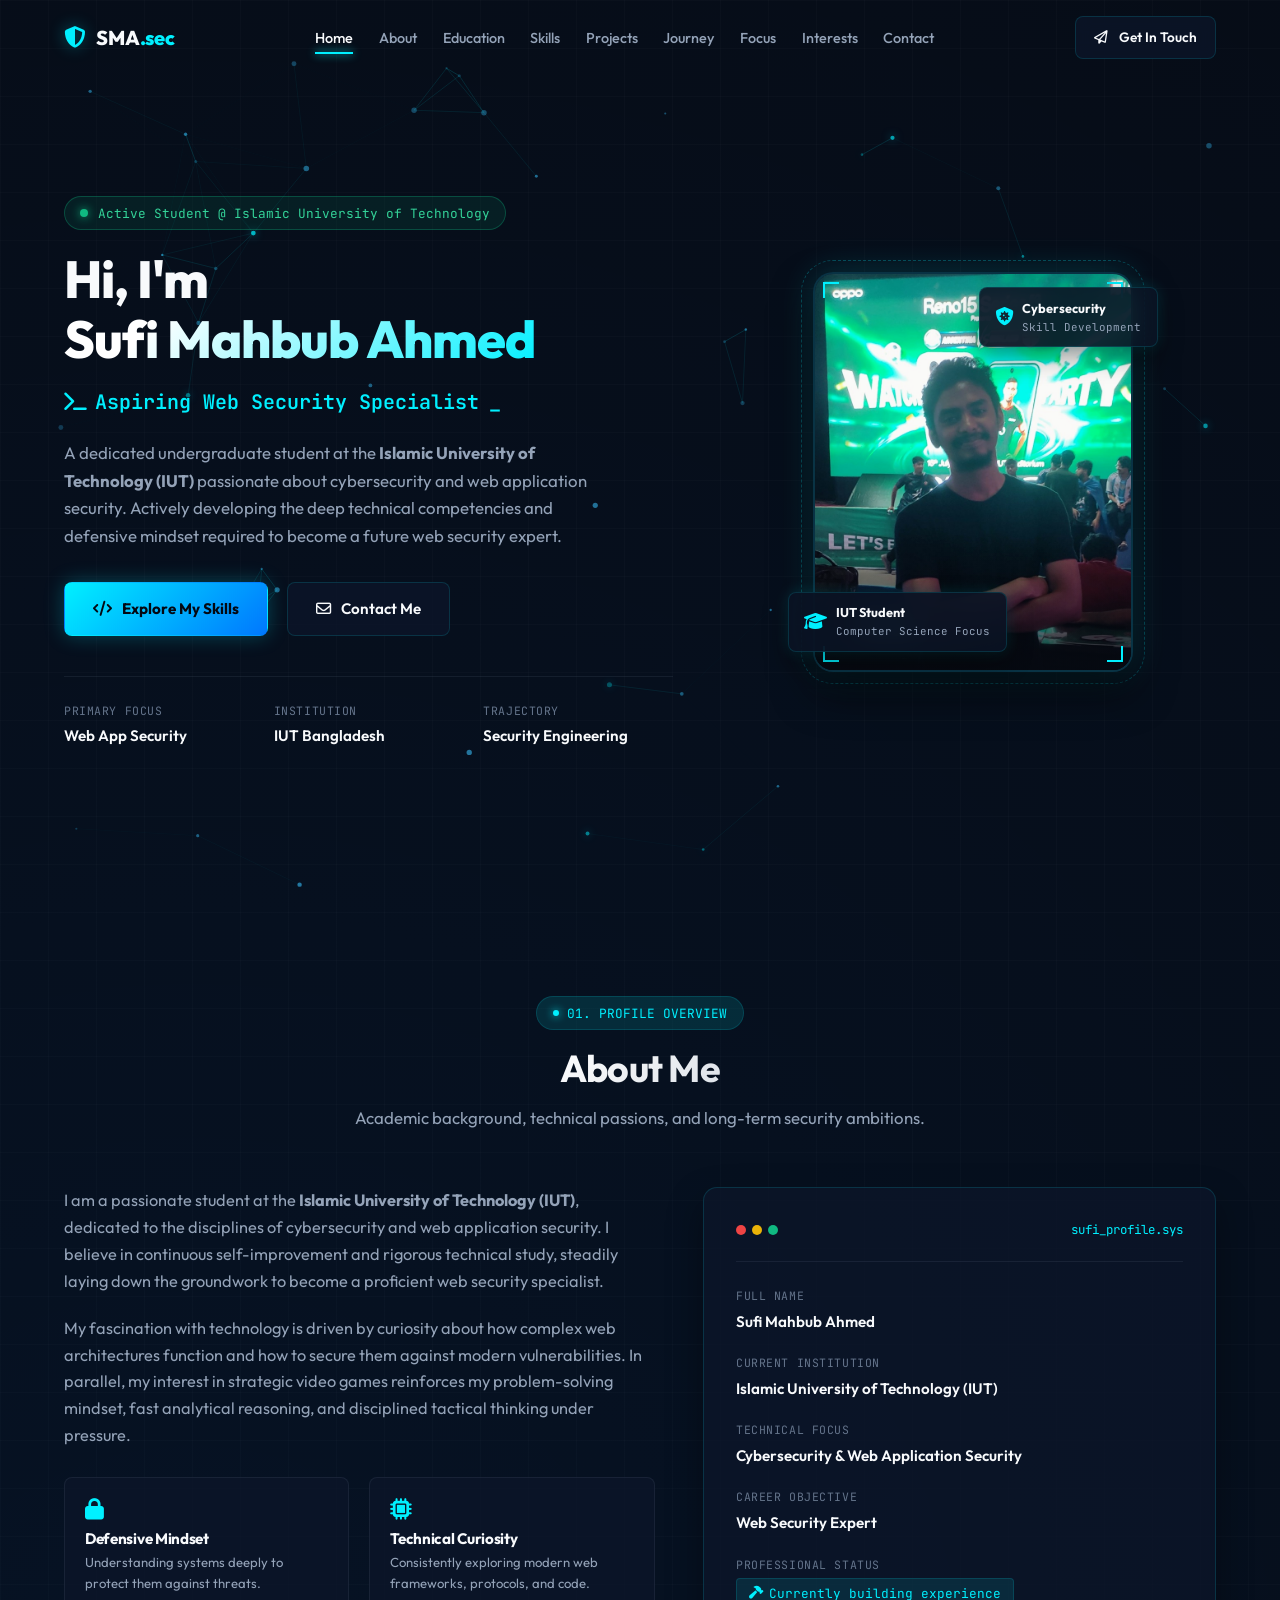
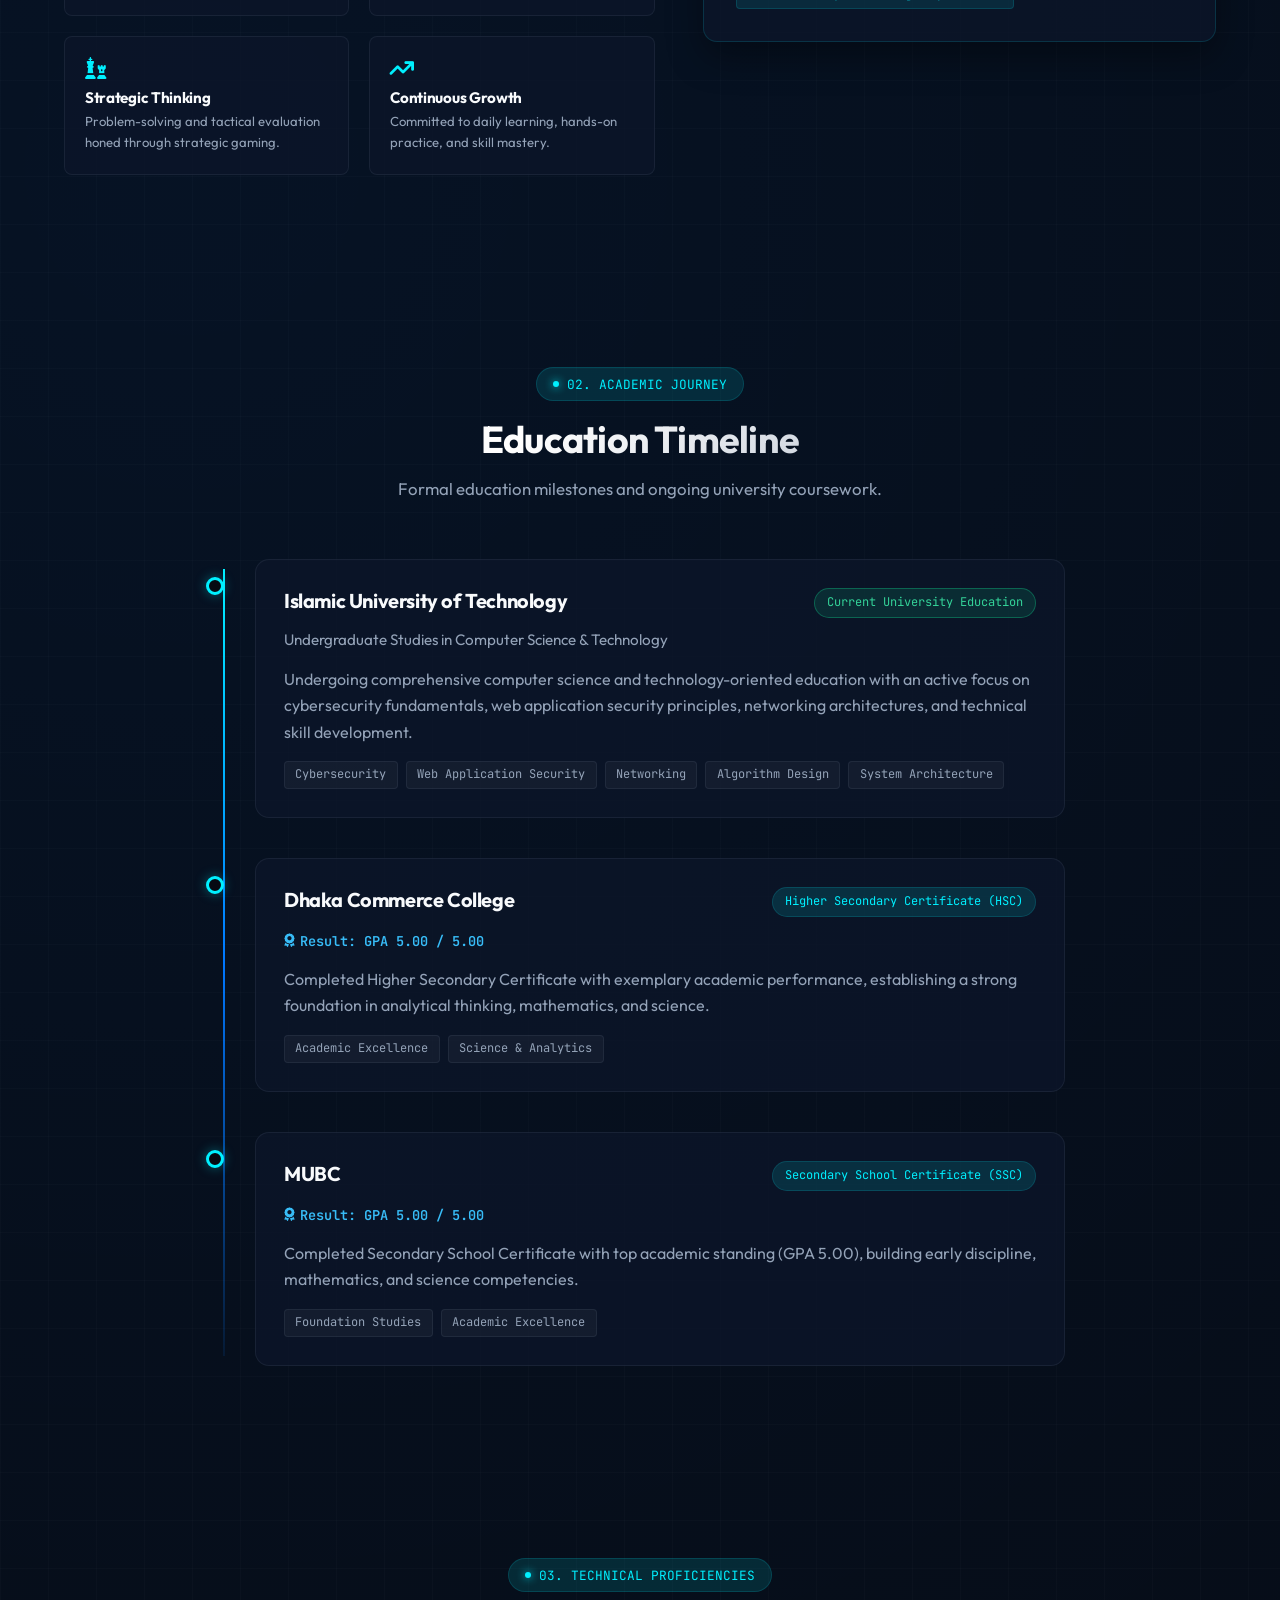
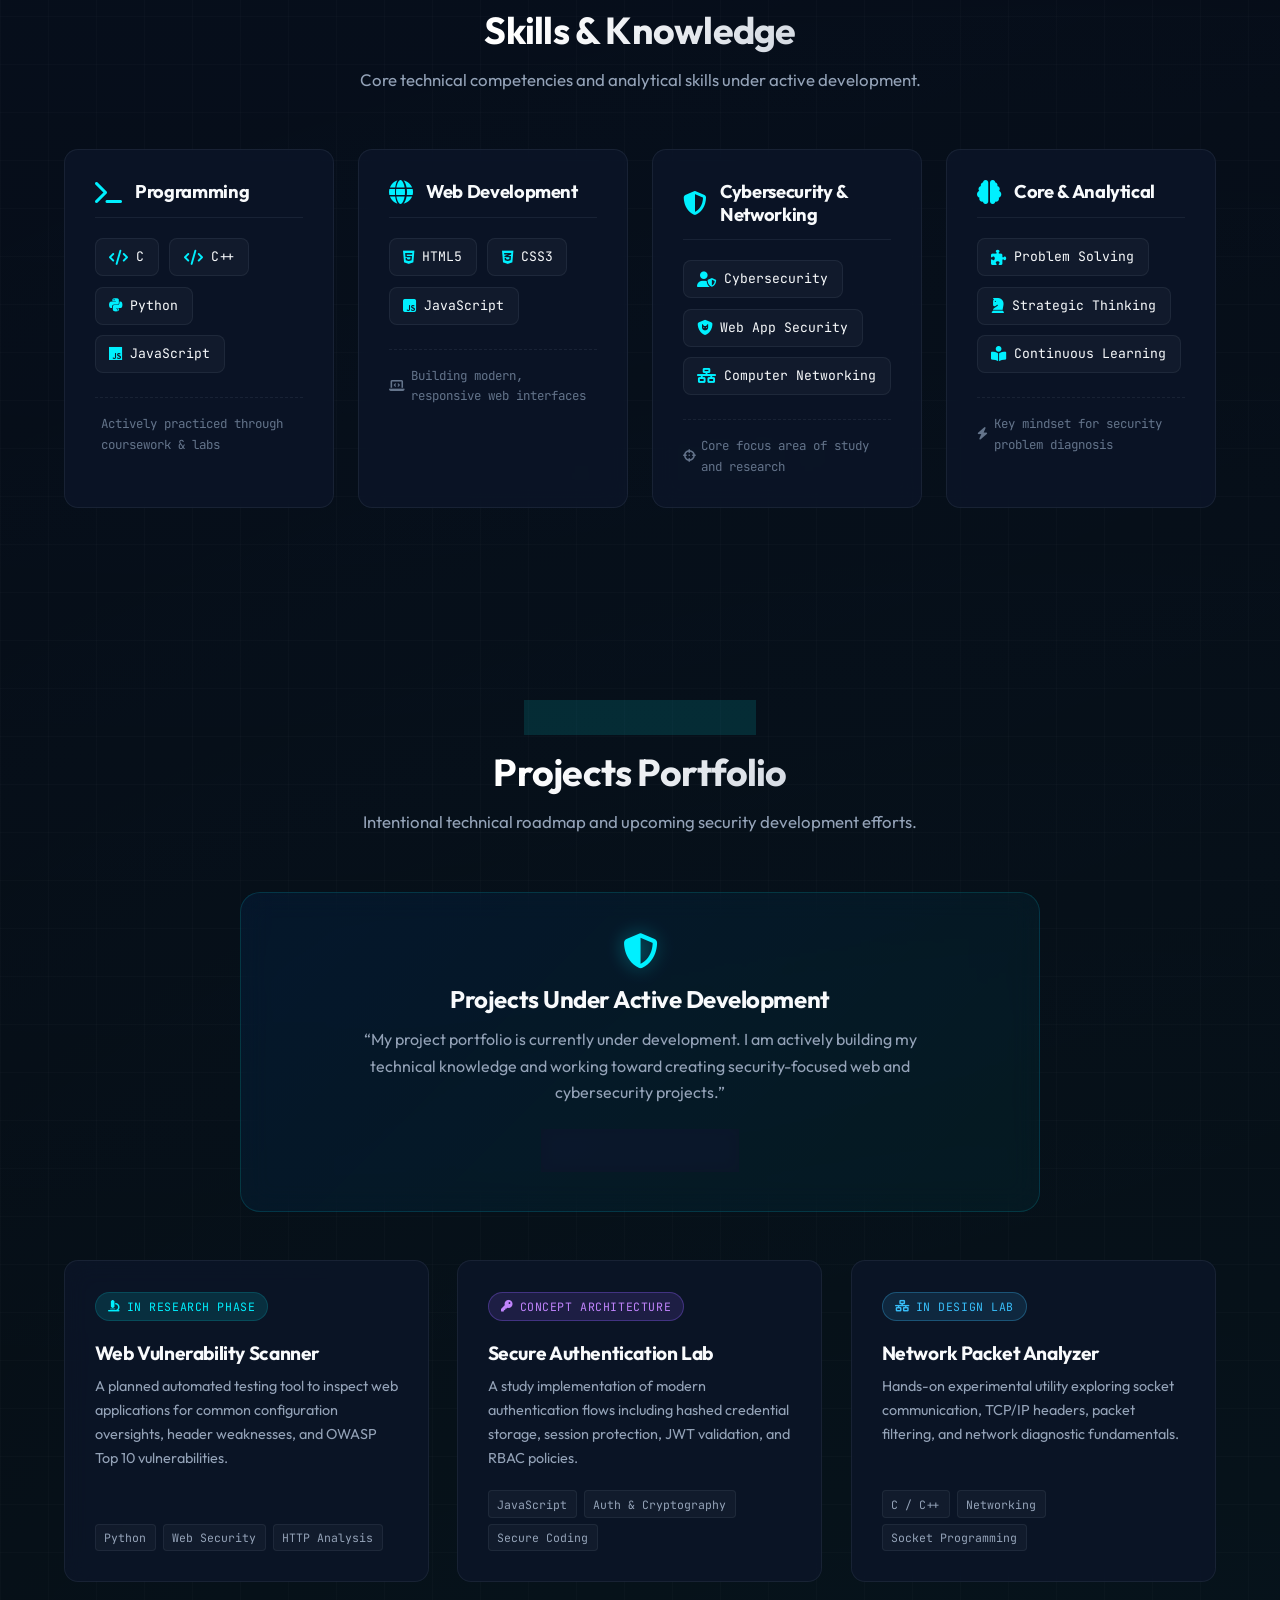
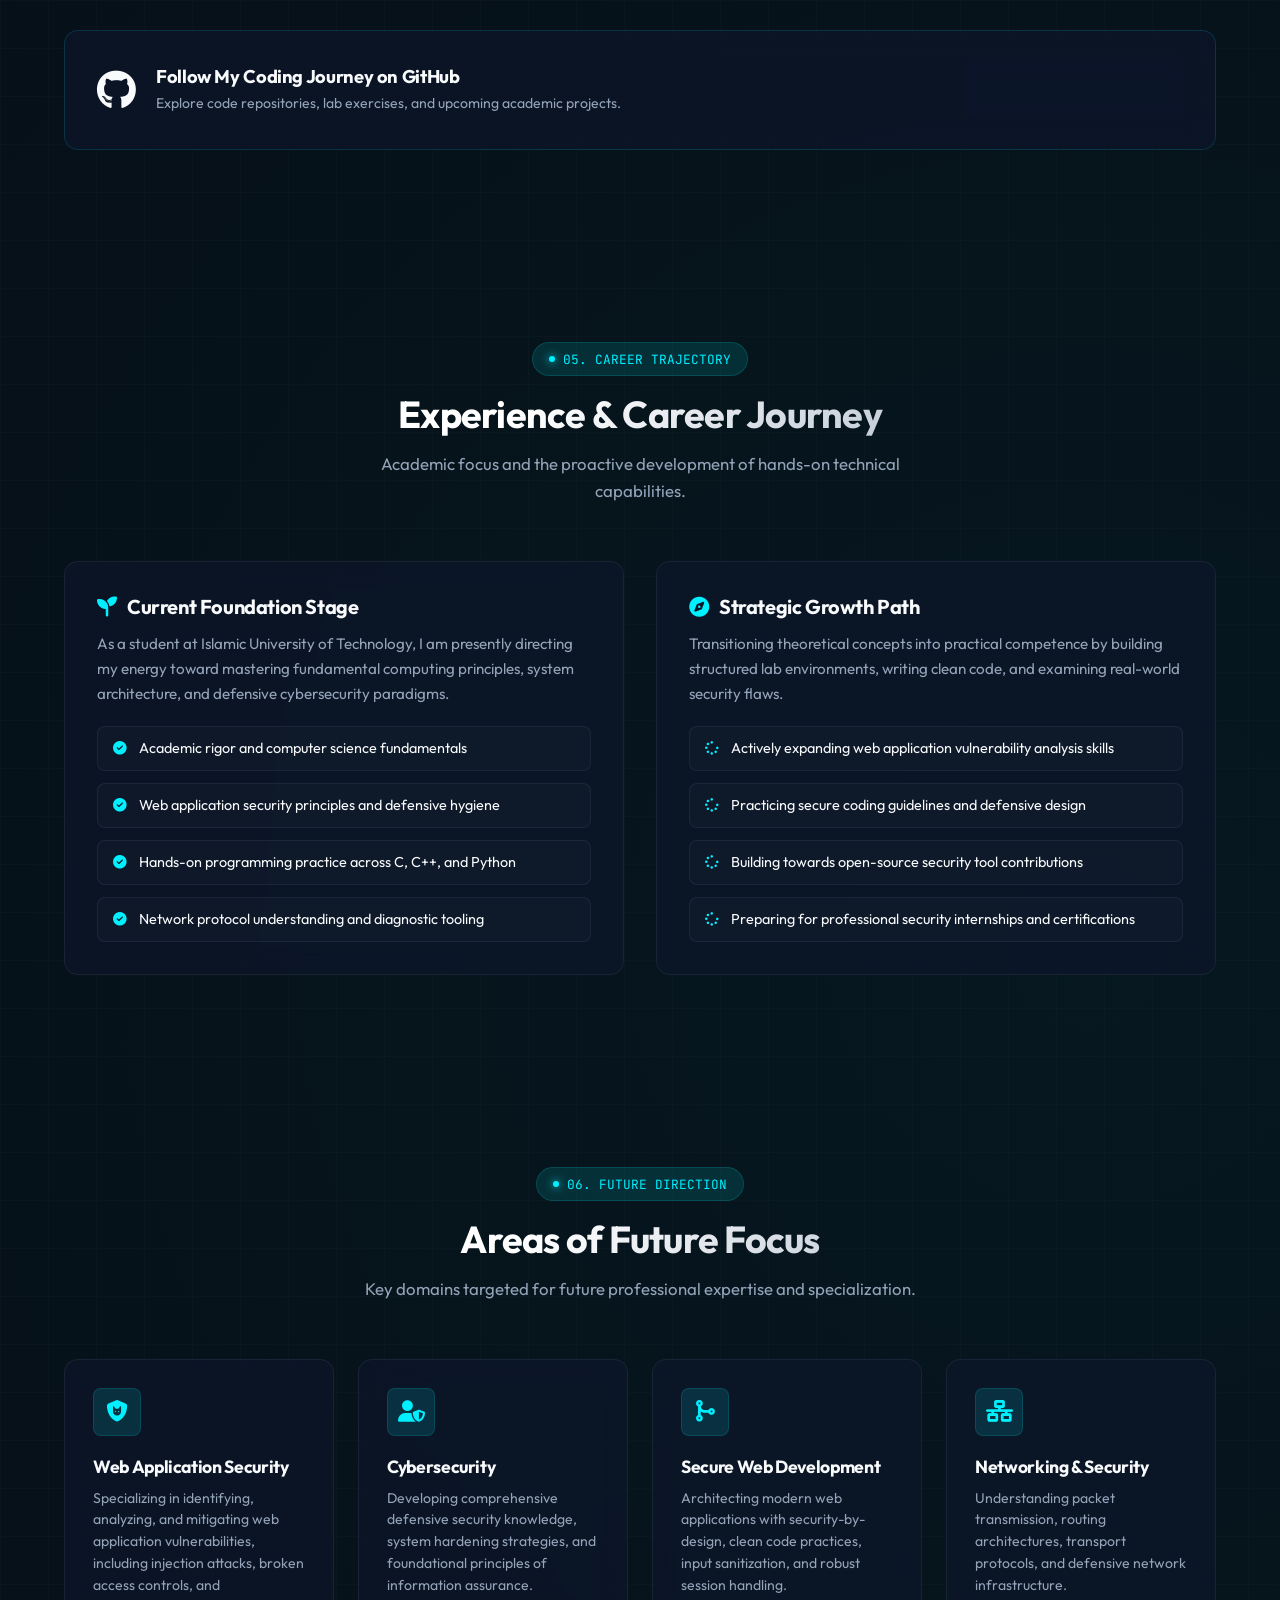
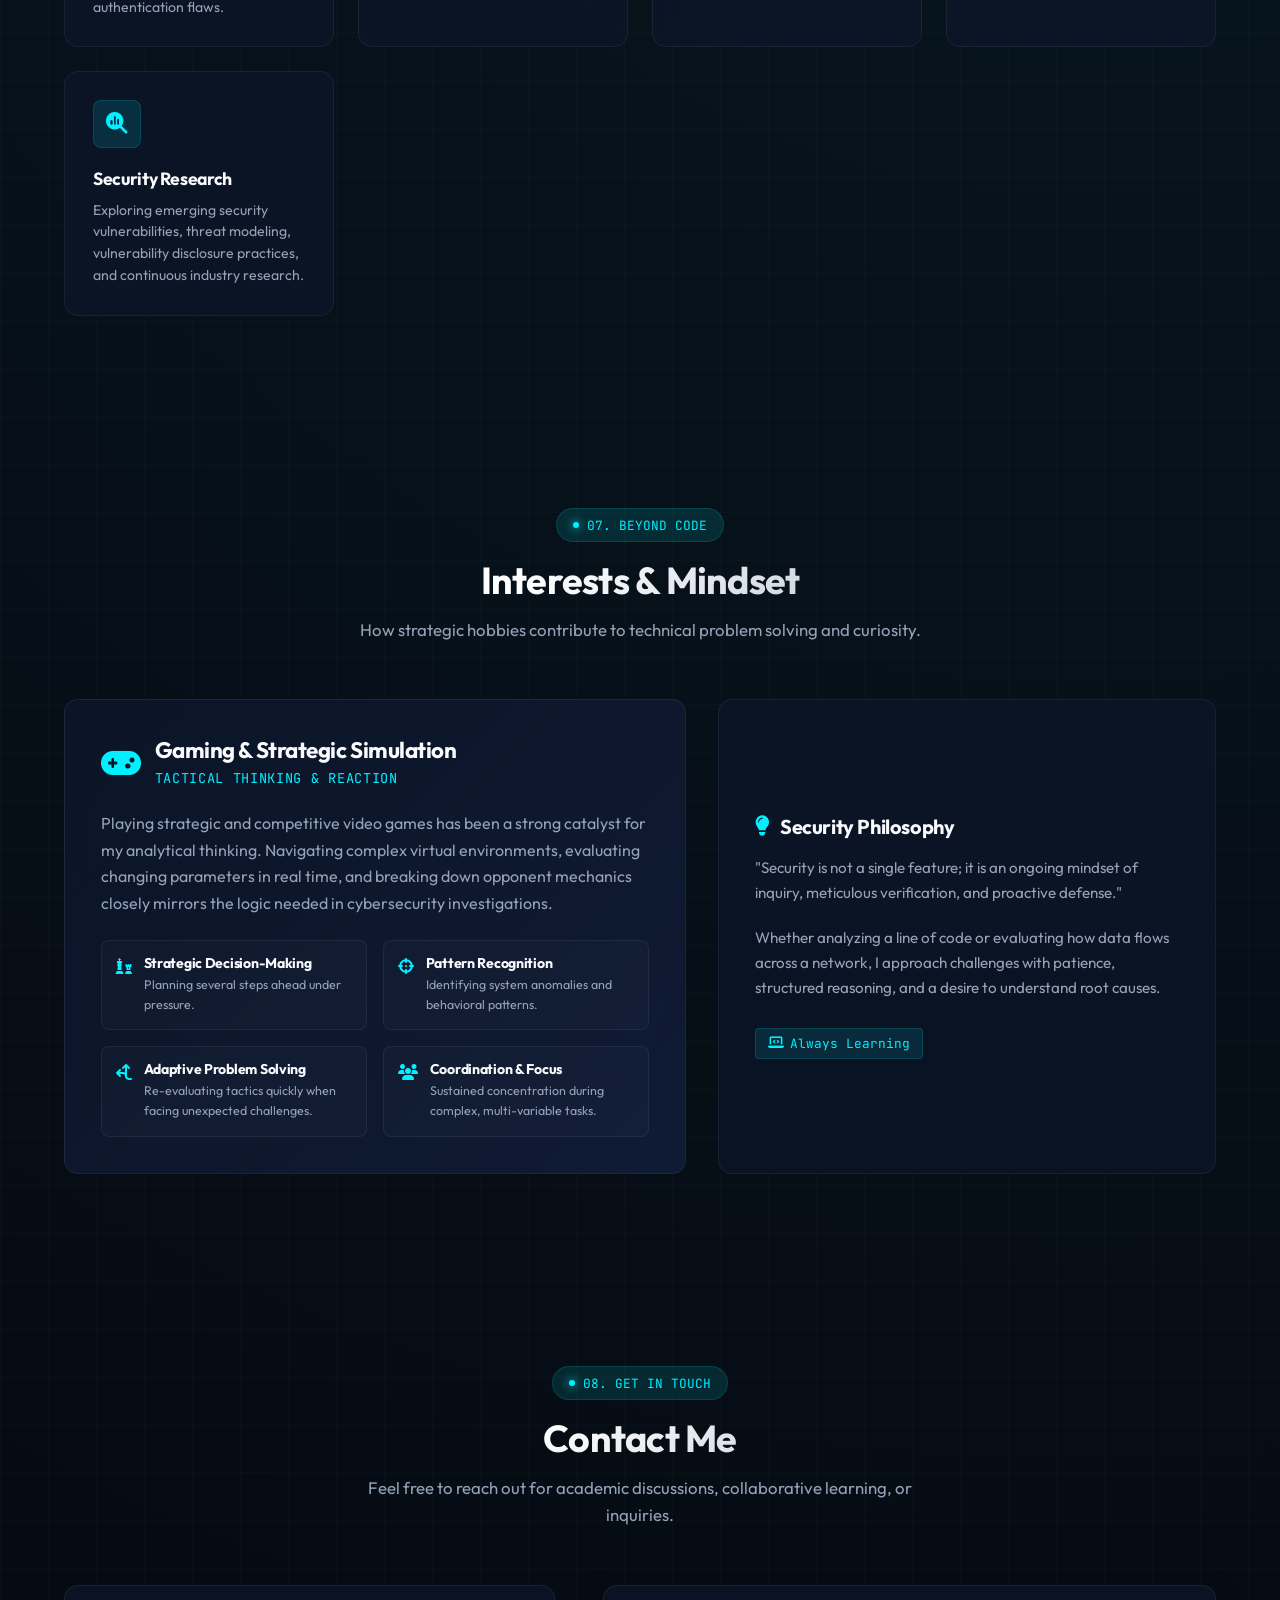
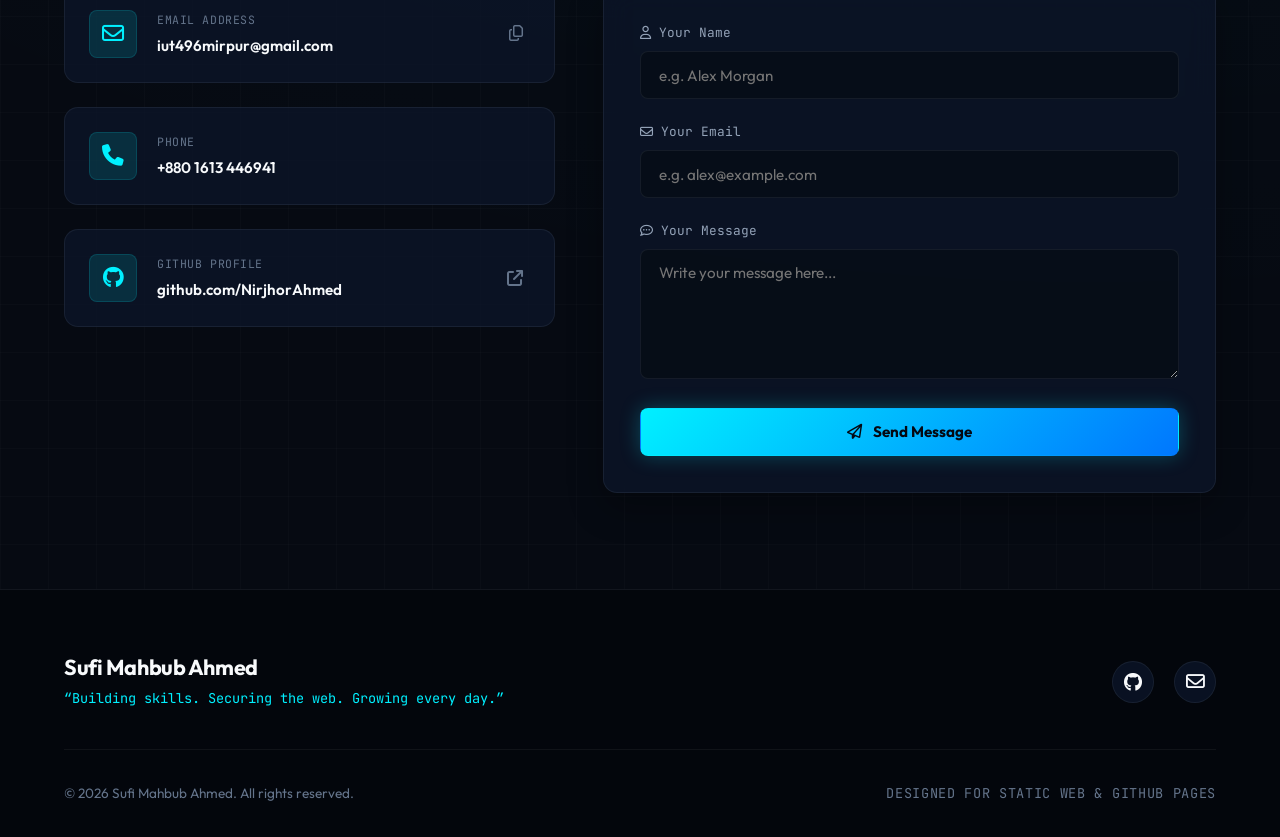
==== index.html @ f7c7d2f5 "Deploy Sufi Mahbub Ahmed cybersecurity portfolio" ====
<!DOCTYPE html>
<html lang="en">
<head>
  <meta charset="UTF-8">
  <meta name="viewport" content="width=device-width, initial-scale=1.0">
  <meta http-equiv="X-UA-Compatible" content="ie=edge">
  
  <title>Sufi Mahbub Ahmed | Aspiring Cybersecurity & Web Security Specialist</title>
  <meta name="description" content="Portfolio of Sufi Mahbub Ahmed, student at the Islamic University of Technology (IUT) passionate about cybersecurity, web application security, and defensive engineering.">
  <meta name="keywords" content="Sufi Mahbub Ahmed, Islamic University of Technology, IUT, Cybersecurity, Web Application Security, Information Security, Network Security, Python, C++, Web Development">
  <meta name="author" content="Sufi Mahbub Ahmed">

  <!-- Open Graph / Meta -->
  <meta property="og:type" content="website">
  <meta property="og:title" content="Sufi Mahbub Ahmed | Aspiring Cybersecurity & Web Security Specialist">
  <meta property="og:description" content="Islamic University of Technology student building foundational skills in cybersecurity and web application security.">
  <meta property="og:image" content="./assets/images/profile.jpg">

  <!-- Google Fonts -->
  <link rel="preconnect" href="https://fonts.googleapis.com">
  <link rel="preconnect" href="https://fonts.gstatic.com" crossorigin>
  <link href="https://fonts.googleapis.com/css2?family=Fira+Code:wght@400;500;600&family=Inter:wght@300;400;500;600;700&family=Outfit:wght@400;500;600;700;800&family=JetBrains+Mono:wght@400;500;700&display=swap" rel="stylesheet">

  <!-- Font Awesome Icons -->
  <link rel="stylesheet" href="https://cdnjs.cloudflare.com/ajax/libs/font-awesome/6.5.1/css/all.min.css">

  <!-- Stylesheets -->
  <link rel="stylesheet" href="./css/style.css">
  <link rel="stylesheet" href="./css/animations.css">
</head>
<body>

  <!-- ========================================================================
       Header Navigation
       ======================================================================== -->
  <header class="header-nav">
    <div class="container nav-container">
      <a href="#home" class="brand-logo" aria-label="Home">
        <i class="fa-solid fa-shield-halved shield-icon"></i>
        <span>SMA<span class="accent-text">.sec</span></span>
      </a>

      <nav>
        <ul class="nav-menu" id="nav-menu">
          <li><a href="#home" class="nav-link active">Home</a></li>
          <li><a href="#about" class="nav-link">About</a></li>
          <li><a href="#education" class="nav-link">Education</a></li>
          <li><a href="#skills" class="nav-link">Skills</a></li>
          <li><a href="#projects" class="nav-link">Projects</a></li>
          <li><a href="#experience" class="nav-link">Journey</a></li>
          <li><a href="#focus" class="nav-link">Focus</a></li>
          <li><a href="#interests" class="nav-link">Interests</a></li>
          <li><a href="#contact" class="nav-link">Contact</a></li>
        </ul>
      </nav>

      <div class="nav-actions">
        <a href="#contact" class="btn btn-secondary btn-sm d-none-mobile">
          <i class="fa-regular fa-paper-plane"></i> Get In Touch
        </a>
        <button class="mobile-toggle" id="mobile-toggle" aria-label="Toggle Navigation Menu">
          <i class="fa-solid fa-bars-staggered"></i>
        </button>
      </div>
    </div>
  </header>

  <!-- ========================================================================
       Hero Section
       ======================================================================== -->
  <section class="hero-section" id="home">
    <canvas id="particle-canvas"></canvas>

    <div class="container">
      <div class="hero-grid">
        <div class="hero-content reveal-fade">
          <div class="status-badge">
            <span class="pulse-dot"></span>
            <span>Active Student @ Islamic University of Technology</span>
          </div>

          <h1 class="hero-title">
            Hi, I'm <br>
            <span class="highlight">Sufi Mahbub Ahmed</span>
          </h1>

          <div class="hero-subtitle">
            <i class="fa-solid fa-terminal"></i>
            <span>Aspiring Web Security Specialist</span>
            <span class="cursor-blink">_</span>
          </div>

          <p class="hero-description">
            A dedicated undergraduate student at the <strong>Islamic University of Technology (IUT)</strong> passionate about cybersecurity and web application security. Actively developing the deep technical competencies and defensive mindset required to become a future web security expert.
          </p>

          <div class="hero-cta-group">
            <a href="#skills" class="btn btn-primary">
              <i class="fa-solid fa-code"></i> Explore My Skills
            </a>
            <a href="#contact" class="btn btn-secondary">
              <i class="fa-regular fa-envelope"></i> Contact Me
            </a>
          </div>

          <div class="hero-highlights">
            <div class="highlight-item">
              <span class="highlight-label">Primary Focus</span>
              <span class="highlight-value">Web App Security</span>
            </div>
            <div class="highlight-item">
              <span class="highlight-label">Institution</span>
              <span class="highlight-value">IUT Bangladesh</span>
            </div>
            <div class="highlight-item">
              <span class="highlight-label">Trajectory</span>
              <span class="highlight-value">Security Engineering</span>
            </div>
          </div>
        </div>

        <!-- Hero Portrait Section -->
        <div class="hero-visual reveal-fade stagger-2">
          <div class="portrait-wrapper">
            <div class="cyber-orbit"></div>
            
            <div class="portrait-container">
              <!-- Corner Cyber Brackets -->
              <div class="cyber-corner top-left"></div>
              <div class="cyber-corner top-right"></div>
              <div class="cyber-corner bottom-left"></div>
              <div class="cyber-corner bottom-right"></div>
              
              <img src="./assets/images/profile.jpg" alt="Sufi Mahbub Ahmed - Portrait" class="portrait-img">
              <div class="portrait-overlay-gradient"></div>
            </div>

            <!-- Floating high-tech indicator chips -->
            <div class="floating-chip top-chip">
              <i class="fa-solid fa-shield-virus chip-icon"></i>
              <div class="chip-text">
                <span class="chip-title">Cybersecurity</span>
                <span class="chip-sub">Skill Development</span>
              </div>
            </div>

            <div class="floating-chip bottom-chip">
              <i class="fa-solid fa-graduation-cap chip-icon"></i>
              <div class="chip-text">
                <span class="chip-title">IUT Student</span>
                <span class="chip-sub">Computer Science Focus</span>
              </div>
            </div>
          </div>
        </div>
      </div>
    </div>
  </section>

  <!-- ========================================================================
       About Me Section
       ======================================================================== -->
  <section class="section" id="about">
    <div class="container">
      <div class="section-header reveal-fade">
        <span class="section-tag"><span class="dot"></span> 01. PROFILE OVERVIEW</span>
        <h2 class="section-title">About Me</h2>
        <p class="section-subtitle">Academic background, technical passions, and long-term security ambitions.</p>
      </div>

      <div class="about-grid">
        <div class="about-text-col reveal-left">
          <p>
            I am a passionate student at the <strong>Islamic University of Technology (IUT)</strong>, dedicated to the disciplines of cybersecurity and web application security. I believe in continuous self-improvement and rigorous technical study, steadily laying down the groundwork to become a proficient web security specialist.
          </p>
          <p>
            My fascination with technology is driven by curiosity about how complex web architectures function and how to secure them against modern vulnerabilities. In parallel, my interest in strategic video games reinforces my problem-solving mindset, fast analytical reasoning, and disciplined tactical thinking under pressure.
          </p>

          <div class="about-features">
            <div class="feature-box">
              <i class="fa-solid fa-lock feat-icon"></i>
              <h4>Defensive Mindset</h4>
              <p>Understanding systems deeply to protect them against threats.</p>
            </div>
            <div class="feature-box">
              <i class="fa-solid fa-microchip feat-icon"></i>
              <h4>Technical Curiosity</h4>
              <p>Consistently exploring modern web frameworks, protocols, and code.</p>
            </div>
            <div class="feature-box">
              <i class="fa-solid fa-chess feat-icon"></i>
              <h4>Strategic Thinking</h4>
              <p>Problem-solving and tactical evaluation honed through strategic gaming.</p>
            </div>
            <div class="feature-box">
              <i class="fa-solid fa-arrow-trend-up feat-icon"></i>
              <h4>Continuous Growth</h4>
              <p>Committed to daily learning, hands-on practice, and skill mastery.</p>
            </div>
          </div>
        </div>

        <div class="about-card-col reveal-right stagger-2">
          <div class="profile-card">
            <div class="profile-card-header">
              <div class="terminal-dots">
                <span></span><span></span><span></span>
              </div>
              <span class="card-label">sufi_profile.sys</span>
            </div>

            <div class="profile-info-list">
              <div class="info-row">
                <span class="info-label">Full Name</span>
                <span class="info-value">Sufi Mahbub Ahmed</span>
              </div>
              <div class="info-row">
                <span class="info-label">Current Institution</span>
                <span class="info-value">Islamic University of Technology (IUT)</span>
              </div>
              <div class="info-row">
                <span class="info-label">Technical Focus</span>
                <span class="info-value">Cybersecurity & Web Application Security</span>
              </div>
              <div class="info-row">
                <span class="info-label">Career Objective</span>
                <span class="info-value">Web Security Expert</span>
              </div>
              <div class="info-row">
                <span class="info-label">Professional Status</span>
                <span class="info-badge">
                  <i class="fa-solid fa-hammer"></i> Currently building experience
                </span>
              </div>
            </div>
          </div>
        </div>
      </div>
    </div>
  </section>

  <!-- ========================================================================
       Education Section
       ======================================================================== -->
  <section class="section" id="education">
    <div class="container">
      <div class="section-header reveal-fade">
        <span class="section-tag"><span class="dot"></span> 02. ACADEMIC JOURNEY</span>
        <h2 class="section-title">Education Timeline</h2>
        <p class="section-subtitle">Formal education milestones and ongoing university coursework.</p>
      </div>

      <div class="timeline">
        <!-- University -->
        <div class="timeline-item reveal-fade">
          <div class="timeline-node"></div>
          <div class="timeline-card">
            <div class="timeline-header">
              <h3 class="timeline-institution">Islamic University of Technology</h3>
              <span class="timeline-badge current">Current University Education</span>
            </div>
            <p class="timeline-degree">Undergraduate Studies in Computer Science & Technology</p>
            <p>
              Undergoing comprehensive computer science and technology-oriented education with an active focus on cybersecurity fundamentals, web application security principles, networking architectures, and technical skill development.
            </p>
            <div class="timeline-tags">
              <span class="timeline-tag">Cybersecurity</span>
              <span class="timeline-tag">Web Application Security</span>
              <span class="timeline-tag">Networking</span>
              <span class="timeline-tag">Algorithm Design</span>
              <span class="timeline-tag">System Architecture</span>
            </div>
          </div>
        </div>

        <!-- Higher Secondary -->
        <div class="timeline-item reveal-fade stagger-1">
          <div class="timeline-node"></div>
          <div class="timeline-card">
            <div class="timeline-header">
              <h3 class="timeline-institution">Dhaka Commerce College</h3>
              <span class="timeline-badge">Higher Secondary Certificate (HSC)</span>
            </div>
            <div class="timeline-gpa">
              <i class="fa-solid fa-award"></i> Result: GPA 5.00 / 5.00
            </div>
            <p>
              Completed Higher Secondary Certificate with exemplary academic performance, establishing a strong foundation in analytical thinking, mathematics, and science.
            </p>
            <div class="timeline-tags">
              <span class="timeline-tag">Academic Excellence</span>
              <span class="timeline-tag">Science & Analytics</span>
            </div>
          </div>
        </div>

        <!-- Secondary School -->
        <div class="timeline-item reveal-fade stagger-2">
          <div class="timeline-node"></div>
          <div class="timeline-card">
            <div class="timeline-header">
              <h3 class="timeline-institution">MUBC</h3>
              <span class="timeline-badge">Secondary School Certificate (SSC)</span>
            </div>
            <div class="timeline-gpa">
              <i class="fa-solid fa-award"></i> Result: GPA 5.00 / 5.00
            </div>
            <p>
              Completed Secondary School Certificate with top academic standing (GPA 5.00), building early discipline, mathematics, and science competencies.
            </p>
            <div class="timeline-tags">
              <span class="timeline-tag">Foundation Studies</span>
              <span class="timeline-tag">Academic Excellence</span>
            </div>
          </div>
        </div>
      </div>
    </div>
  </section>

  <!-- ========================================================================
       Skills Section
       ======================================================================== -->
  <section class="section" id="skills">
    <div class="container">
      <div class="section-header reveal-fade">
        <span class="section-tag"><span class="dot"></span> 03. TECHNICAL PROFICIENCIES</span>
        <h2 class="section-title">Skills & Knowledge</h2>
        <p class="section-subtitle">Core technical competencies and analytical skills under active development.</p>
      </div>

      <div class="skills-grid">
        <!-- Programming -->
        <div class="skill-category-card reveal-fade">
          <div class="skill-card-head">
            <i class="fa-solid fa-terminal skill-card-icon"></i>
            <h3>Programming</h3>
          </div>
          <div class="skill-pills">
            <span class="skill-pill"><i class="fa-solid fa-code"></i> C</span>
            <span class="skill-pill"><i class="fa-solid fa-code"></i> C++</span>
            <span class="skill-pill"><i class="fa-brands fa-python"></i> Python</span>
            <span class="skill-pill"><i class="fa-brands fa-js"></i> JavaScript</span>
          </div>
          <div class="skill-note">
            <i class="fa-solid fa-arrow-progress"></i> Actively practiced through coursework & labs
          </div>
        </div>

        <!-- Web Development -->
        <div class="skill-category-card reveal-fade stagger-1">
          <div class="skill-card-head">
            <i class="fa-solid fa-globe skill-card-icon"></i>
            <h3>Web Development</h3>
          </div>
          <div class="skill-pills">
            <span class="skill-pill"><i class="fa-brands fa-html5"></i> HTML5</span>
            <span class="skill-pill"><i class="fa-brands fa-css3-alt"></i> CSS3</span>
            <span class="skill-pill"><i class="fa-brands fa-square-js"></i> JavaScript</span>
          </div>
          <div class="skill-note">
            <i class="fa-solid fa-laptop-code"></i> Building modern, responsive web interfaces
          </div>
        </div>

        <!-- Cybersecurity & Networking -->
        <div class="skill-category-card reveal-fade stagger-2">
          <div class="skill-card-head">
            <i class="fa-solid fa-shield-halved skill-card-icon"></i>
            <h3>Cybersecurity & Networking</h3>
          </div>
          <div class="skill-pills">
            <span class="skill-pill"><i class="fa-solid fa-user-shield"></i> Cybersecurity</span>
            <span class="skill-pill"><i class="fa-solid fa-shield-cat"></i> Web App Security</span>
            <span class="skill-pill"><i class="fa-solid fa-network-wired"></i> Computer Networking</span>
          </div>
          <div class="skill-note">
            <i class="fa-solid fa-crosshairs"></i> Core focus area of study and research
          </div>
        </div>

        <!-- Core Skills -->
        <div class="skill-category-card reveal-fade stagger-3">
          <div class="skill-card-head">
            <i class="fa-solid fa-brain skill-card-icon"></i>
            <h3>Core & Analytical</h3>
          </div>
          <div class="skill-pills">
            <span class="skill-pill"><i class="fa-solid fa-puzzle-piece"></i> Problem Solving</span>
            <span class="skill-pill"><i class="fa-solid fa-chess-knight"></i> Strategic Thinking</span>
            <span class="skill-pill"><i class="fa-solid fa-book-open-reader"></i> Continuous Learning</span>
          </div>
          <div class="skill-note">
            <i class="fa-solid fa-bolt"></i> Key mindset for security problem diagnosis
          </div>
        </div>
      </div>
    </div>
  </section>

  <!-- ========================================================================
       Projects Section (Projects & Learning)
       ======================================================================== -->
  <section class="section" id="projects">
    <div class="container">
      <div class="section-header reveal-fade">
        <span class="section-tag"><span class="dot"></span> 04. PROJECTS & LEARNING</span>
        <h2 class="section-title">Projects Portfolio</h2>
        <p class="section-subtitle">Intentional technical roadmap and upcoming security development efforts.</p>
      </div>

      <!-- Professional Notice Box -->
      <div class="projects-notice-box reveal-fade">
        <i class="fa-solid fa-shield-halved notice-icon"></i>
        <h3>Projects Under Active Development</h3>
        <p>
          “My project portfolio is currently under development. I am actively building my technical knowledge and working toward creating security-focused web and cybersecurity projects.”
        </p>
        <span class="btn btn-secondary btn-sm">
          <i class="fa-solid fa-hourglass-half"></i> Projects Coming Soon
        </span>
      </div>

      <!-- High-Tech Planned Project Architecture Cards -->
      <div class="project-roadmap-grid">
        <div class="roadmap-card reveal-fade">
          <div>
            <span class="roadmap-status-badge status-research">
              <i class="fa-solid fa-microscope"></i> In Research Phase
            </span>
            <h4>Web Vulnerability Scanner</h4>
            <p>
              A planned automated testing tool to inspect web applications for common configuration oversights, header weaknesses, and OWASP Top 10 vulnerabilities.
            </p>
          </div>
          <div class="roadmap-tags">
            <span class="roadmap-tag">Python</span>
            <span class="roadmap-tag">Web Security</span>
            <span class="roadmap-tag">HTTP Analysis</span>
          </div>
        </div>

        <div class="roadmap-card reveal-fade stagger-1">
          <div>
            <span class="roadmap-status-badge status-concept">
              <i class="fa-solid fa-key"></i> Concept Architecture
            </span>
            <h4>Secure Authentication Lab</h4>
            <p>
              A study implementation of modern authentication flows including hashed credential storage, session protection, JWT validation, and RBAC policies.
            </p>
          </div>
          <div class="roadmap-tags">
            <span class="roadmap-tag">JavaScript</span>
            <span class="roadmap-tag">Auth & Cryptography</span>
            <span class="roadmap-tag">Secure Coding</span>
          </div>
        </div>

        <div class="roadmap-card reveal-fade stagger-2">
          <div>
            <span class="roadmap-status-badge status-design">
              <i class="fa-solid fa-network-wired"></i> In Design Lab
            </span>
            <h4>Network Packet Analyzer</h4>
            <p>
              Hands-on experimental utility exploring socket communication, TCP/IP headers, packet filtering, and network diagnostic fundamentals.
            </p>
          </div>
          <div class="roadmap-tags">
            <span class="roadmap-tag">C / C++</span>
            <span class="roadmap-tag">Networking</span>
            <span class="roadmap-tag">Socket Programming</span>
          </div>
        </div>
      </div>

      <!-- GitHub Hub Banner -->
      <div class="github-banner reveal-fade">
        <div class="github-banner-info">
          <i class="fa-brands fa-github"></i>
          <div class="github-banner-text">
            <h4>Follow My Coding Journey on GitHub</h4>
            <p>Explore code repositories, lab exercises, and upcoming academic projects.</p>
          </div>
        </div>
        <a href="https://github.com/NirjhorAhmed" target="_blank" rel="noopener noreferrer" class="btn btn-secondary">
          <i class="fa-solid fa-arrow-up-right-from-square"></i> Visit GitHub Profile
        </a>
      </div>
    </div>
  </section>

  <!-- ========================================================================
       Experience Section (Experience & Career Journey)
       ======================================================================== -->
  <section class="section" id="experience">
    <div class="container">
      <div class="section-header reveal-fade">
        <span class="section-tag"><span class="dot"></span> 05. CAREER TRAJECTORY</span>
        <h2 class="section-title">Experience & Career Journey</h2>
        <p class="section-subtitle">Academic focus and the proactive development of hands-on technical capabilities.</p>
      </div>

      <div class="journey-grid">
        <div class="journey-card reveal-left">
          <h3>
            <i class="fa-solid fa-seedling"></i> Current Foundation Stage
          </h3>
          <p>
            As a student at Islamic University of Technology, I am presently directing my energy toward mastering fundamental computing principles, system architecture, and defensive cybersecurity paradigms.
          </p>
          <ul class="focus-pills-list">
            <li class="focus-pill-item">
              <i class="fa-solid fa-circle-check"></i>
              <span>Academic rigor and computer science fundamentals</span>
            </li>
            <li class="focus-pill-item">
              <i class="fa-solid fa-circle-check"></i>
              <span>Web application security principles and defensive hygiene</span>
            </li>
            <li class="focus-pill-item">
              <i class="fa-solid fa-circle-check"></i>
              <span>Hands-on programming practice across C, C++, and Python</span>
            </li>
            <li class="focus-pill-item">
              <i class="fa-solid fa-circle-check"></i>
              <span>Network protocol understanding and diagnostic tooling</span>
            </li>
          </ul>
        </div>

        <div class="journey-card reveal-right">
          <h3>
            <i class="fa-solid fa-compass"></i> Strategic Growth Path
          </h3>
          <p>
            Transitioning theoretical concepts into practical competence by building structured lab environments, writing clean code, and examining real-world security flaws.
          </p>
          <ul class="focus-pills-list">
            <li class="focus-pill-item">
              <i class="fa-solid fa-spinner fa-spin"></i>
              <span>Actively expanding web application vulnerability analysis skills</span>
            </li>
            <li class="focus-pill-item">
              <i class="fa-solid fa-spinner fa-spin"></i>
              <span>Practicing secure coding guidelines and defensive design</span>
            </li>
            <li class="focus-pill-item">
              <i class="fa-solid fa-spinner fa-spin"></i>
              <span>Building towards open-source security tool contributions</span>
            </li>
            <li class="focus-pill-item">
              <i class="fa-solid fa-spinner fa-spin"></i>
              <span>Preparing for professional security internships and certifications</span>
            </li>
          </ul>
        </div>
      </div>
    </div>
  </section>

  <!-- ========================================================================
       Areas of Future Focus (Services Alternative)
       ======================================================================== -->
  <section class="section" id="focus">
    <div class="container">
      <div class="section-header reveal-fade">
        <span class="section-tag"><span class="dot"></span> 06. FUTURE DIRECTION</span>
        <h2 class="section-title">Areas of Future Focus</h2>
        <p class="section-subtitle">Key domains targeted for future professional expertise and specialization.</p>
      </div>

      <div class="focus-grid">
        <div class="focus-box reveal-fade">
          <div class="focus-box-icon">
            <i class="fa-solid fa-shield-cat"></i>
          </div>
          <h4>Web Application Security</h4>
          <p>
            Specializing in identifying, analyzing, and mitigating web application vulnerabilities, including injection attacks, broken access controls, and authentication flaws.
          </p>
        </div>

        <div class="focus-box reveal-fade stagger-1">
          <div class="focus-box-icon">
            <i class="fa-solid fa-user-shield"></i>
          </div>
          <h4>Cybersecurity</h4>
          <p>
            Developing comprehensive defensive security knowledge, system hardening strategies, and foundational principles of information assurance.
          </p>
        </div>

        <div class="focus-box reveal-fade stagger-2">
          <div class="focus-box-icon">
            <i class="fa-solid fa-code-merge"></i>
          </div>
          <h4>Secure Web Development</h4>
          <p>
            Architecting modern web applications with security-by-design, clean code practices, input sanitization, and robust session handling.
          </p>
        </div>

        <div class="focus-box reveal-fade stagger-3">
          <div class="focus-box-icon">
            <i class="fa-solid fa-network-wired"></i>
          </div>
          <h4>Networking & Security</h4>
          <p>
            Understanding packet transmission, routing architectures, transport protocols, and defensive network infrastructure.
          </p>
        </div>

        <div class="focus-box reveal-fade stagger-4">
          <div class="focus-box-icon">
            <i class="fa-solid fa-magnifying-glass-chart"></i>
          </div>
          <h4>Security Research</h4>
          <p>
            Exploring emerging security vulnerabilities, threat modeling, vulnerability disclosure practices, and continuous industry research.
          </p>
        </div>
      </div>
    </div>
  </section>

  <!-- ========================================================================
       Interests Section
       ======================================================================== -->
  <section class="section" id="interests">
    <div class="container">
      <div class="section-header reveal-fade">
        <span class="section-tag"><span class="dot"></span> 07. BEYOND CODE</span>
        <h2 class="section-title">Interests & Mindset</h2>
        <p class="section-subtitle">How strategic hobbies contribute to technical problem solving and curiosity.</p>
      </div>

      <div class="interests-grid">
        <div class="gaming-interest-card reveal-left">
          <div class="gaming-head">
            <i class="fa-solid fa-gamepad"></i>
            <div>
              <h3>Gaming & Strategic Simulation</h3>
              <span class="mono-tag">Tactical Thinking & Reaction</span>
            </div>
          </div>
          <p>
            Playing strategic and competitive video games has been a strong catalyst for my analytical thinking. Navigating complex virtual environments, evaluating changing parameters in real time, and breaking down opponent mechanics closely mirrors the logic needed in cybersecurity investigations.
          </p>
          <div class="gaming-traits">
            <div class="trait-item">
              <i class="fa-solid fa-chess"></i>
              <div>
                <h5>Strategic Decision-Making</h5>
                <p>Planning several steps ahead under pressure.</p>
              </div>
            </div>
            <div class="trait-item">
              <i class="fa-solid fa-crosshairs"></i>
              <div>
                <h5>Pattern Recognition</h5>
                <p>Identifying system anomalies and behavioral patterns.</p>
              </div>
            </div>
            <div class="trait-item">
              <i class="fa-solid fa-arrows-split-up-and-left"></i>
              <div>
                <h5>Adaptive Problem Solving</h5>
                <p>Re-evaluating tactics quickly when facing unexpected challenges.</p>
              </div>
            </div>
            <div class="trait-item">
              <i class="fa-solid fa-users"></i>
              <div>
                <h5>Coordination & Focus</h5>
                <p>Sustained concentration during complex, multi-variable tasks.</p>
              </div>
            </div>
          </div>
        </div>

        <div class="mindset-card reveal-right">
          <h3>
            <i class="fa-solid fa-lightbulb"></i> Security Philosophy
          </h3>
          <p>
            "Security is not a single feature; it is an ongoing mindset of inquiry, meticulous verification, and proactive defense."
          </p>
          <p>
            Whether analyzing a line of code or evaluating how data flows across a network, I approach challenges with patience, structured reasoning, and a desire to understand root causes.
          </p>
          <div class="info-badge" style="margin-top: 0.5rem;">
            <i class="fa-solid fa-laptop-code"></i> Always Learning
          </div>
        </div>
      </div>
    </div>
  </section>

  <!-- ========================================================================
       Contact Section
       ======================================================================== -->
  <section class="section" id="contact">
    <div class="container">
      <div class="section-header reveal-fade">
        <span class="section-tag"><span class="dot"></span> 08. GET IN TOUCH</span>
        <h2 class="section-title">Contact Me</h2>
        <p class="section-subtitle">Feel free to reach out for academic discussions, collaborative learning, or inquiries.</p>
      </div>

      <div class="contact-grid">
        <!-- Contact Details -->
        <div class="contact-info-panel reveal-left">
          <!-- Email Card -->
          <div class="contact-card">
            <div class="contact-icon-box">
              <i class="fa-regular fa-envelope"></i>
            </div>
            <div class="contact-details">
              <span class="contact-type">Email Address</span>
              <a href="mailto:iut496mirpur@gmail.com" class="contact-value">iut496mirpur@gmail.com</a>
            </div>
            <button class="copy-btn" id="copy-email-btn" title="Copy Email Address" aria-label="Copy Email">
              <i class="fa-regular fa-copy"></i>
            </button>
          </div>

          <!-- Phone Card -->
          <div class="contact-card">
            <div class="contact-icon-box">
              <i class="fa-solid fa-phone"></i>
            </div>
            <div class="contact-details">
              <span class="contact-type">Phone</span>
              <a href="tel:+8801613446941" class="contact-value">+880 1613 446941</a>
            </div>
          </div>

          <!-- GitHub Card -->
          <div class="contact-card">
            <div class="contact-icon-box">
              <i class="fa-brands fa-github"></i>
            </div>
            <div class="contact-details">
              <span class="contact-type">GitHub Profile</span>
              <a href="https://github.com/NirjhorAhmed" target="_blank" rel="noopener noreferrer" class="contact-value">github.com/NirjhorAhmed</a>
            </div>
            <a href="https://github.com/NirjhorAhmed" target="_blank" rel="noopener noreferrer" class="copy-btn" title="Open GitHub">
              <i class="fa-solid fa-arrow-up-right-from-square"></i>
            </a>
          </div>
        </div>

        <!-- Interactive Contact Form -->
        <div class="contact-form-panel reveal-right">
          <form id="contact-form">
            <div class="form-group">
              <label for="form-name"><i class="fa-regular fa-user"></i> Your Name</label>
              <input type="text" id="form-name" class="form-input" placeholder="e.g. Alex Morgan" required>
            </div>

            <div class="form-group">
              <label for="form-email"><i class="fa-regular fa-envelope"></i> Your Email</label>
              <input type="email" id="form-email" class="form-input" placeholder="e.g. alex@example.com" required>
            </div>

            <div class="form-group">
              <label for="form-message"><i class="fa-regular fa-comment-dots"></i> Your Message</label>
              <textarea id="form-message" class="form-input" placeholder="Write your message here..." required></textarea>
            </div>

            <button type="submit" class="btn btn-primary" style="width: 100%;">
              <i class="fa-regular fa-paper-plane"></i> Send Message
            </button>

            <div class="form-feedback" id="form-feedback"></div>
          </form>
        </div>
      </div>
    </div>
  </section>

  <!-- ========================================================================
       Footer
       ======================================================================== -->
  <footer class="footer">
    <div class="container">
      <div class="footer-top">
        <div class="footer-brand">
          <h3>Sufi Mahbub Ahmed</h3>
          <p class="footer-quote">“Building skills. Securing the web. Growing every day.”</p>
        </div>

        <div class="footer-links">
          <a href="https://github.com/NirjhorAhmed" target="_blank" rel="noopener noreferrer" class="social-icon-btn" aria-label="GitHub Profile">
            <i class="fa-brands fa-github"></i>
          </a>
          <a href="mailto:iut496mirpur@gmail.com" class="social-icon-btn" aria-label="Send Email">
            <i class="fa-regular fa-envelope"></i>
          </a>
        </div>
      </div>

      <div class="footer-bottom">
        <p>&copy; <span id="current-year"></span> Sufi Mahbub Ahmed. All rights reserved.</p>
        <p class="mono-tag">Designed for Static Web &amp; GitHub Pages</p>
      </div>
    </div>
  </footer>

  <!-- Toast Notification Container -->
  <div class="toast-notification" id="toast">
    <i class="fa-solid fa-circle-check" style="color: var(--cyan-neon);"></i>
    <span id="toast-message">Notification message</span>
  </div>

  <!-- Scripts -->
  <script src="./js/particles.js"></script>
  <script src="./js/main.js"></script>
</body>
</html>
---- css/style.css ----
/* ==========================================================================
   Sufi Mahbub Ahmed - Cybersecurity Portfolio
   Modern Futuristic Cyber-Dark Stylesheet
   ========================================================================== */

:root {
  /* Color Palette */
  --bg-primary: #060a12;
  --bg-secondary: #0b1324;
  --bg-tertiary: #101c36;
  --bg-card: rgba(13, 22, 42, 0.75);
  --bg-card-hover: rgba(18, 32, 60, 0.85);
  --bg-glass: rgba(11, 19, 36, 0.65);
  
  /* Accents */
  --cyan-neon: #00f0ff;
  --cyan-glow: rgba(0, 240, 255, 0.35);
  --cyan-subtle: rgba(0, 240, 255, 0.12);
  --blue-electric: #0077fe;
  --blue-glow: rgba(0, 119, 254, 0.3);
  --emerald-status: #10b981;
  --emerald-glow: rgba(16, 185, 129, 0.25);
  --purple-accent: #8b5cf6;
  
  /* Text Colors */
  --text-primary: #f8fafc;
  --text-secondary: #94a3b8;
  --text-muted: #64748b;
  --text-highlight: #38bdf8;
  
  /* Borders */
  --border-subtle: rgba(0, 240, 255, 0.14);
  --border-card: rgba(148, 163, 184, 0.1);
  --border-glow: rgba(0, 240, 255, 0.45);
  
  /* Typography */
  --font-main: 'Outfit', 'Inter', -apple-system, BlinkMacSystemFont, 'Segoe UI', Roboto, sans-serif;
  --font-mono: 'JetBrains Mono', 'Fira Code', monospace;
  
  /* Layout & Spacing */
  --max-width: 1200px;
  --nav-height: 76px;
  --border-radius-sm: 8px;
  --border-radius-md: 14px;
  --border-radius-lg: 20px;
  --transition-fast: 0.2s cubic-bezier(0.4, 0, 0.2, 1);
  --transition-smooth: 0.35s cubic-bezier(0.16, 1, 0.3, 1);
}

/* Reset & Global */
*, *::before, *::after {
  box-sizing: border-box;
  margin: 0;
  padding: 0;
}

html {
  scroll-behavior: smooth;
  scroll-padding-top: calc(var(--nav-height) + 20px);
  color-scheme: dark;
}

body {
  font-family: var(--font-main);
  background-color: var(--bg-primary);
  color: var(--text-primary);
  line-height: 1.65;
  overflow-x: hidden;
  position: relative;
  background-image: 
    radial-gradient(circle at 15% 20%, rgba(0, 119, 254, 0.08) 0%, transparent 40%),
    radial-gradient(circle at 85% 65%, rgba(0, 240, 255, 0.06) 0%, transparent 45%),
    linear-gradient(rgba(255, 255, 255, 0.015) 1px, transparent 1px),
    linear-gradient(90deg, rgba(255, 255, 255, 0.015) 1px, transparent 1px);
  background-size: 100% 100%, 100% 100%, 48px 48px, 48px 48px;
}

/* Selection */
::selection {
  background: rgba(0, 240, 255, 0.25);
  color: var(--cyan-neon);
}

/* Scrollbar */
::-webkit-scrollbar {
  width: 9px;
}
::-webkit-scrollbar-track {
  background: var(--bg-primary);
}
::-webkit-scrollbar-thumb {
  background: #1e293b;
  border-radius: 4px;
  border: 2px solid var(--bg-primary);
}
::-webkit-scrollbar-thumb:hover {
  background: var(--cyan-neon);
}

/* Typography Helpers */
h1, h2, h3, h4, h5, h6 {
  color: var(--text-primary);
  font-weight: 700;
  letter-spacing: -0.02em;
  line-height: 1.25;
}

p {
  color: var(--text-secondary);
}

a {
  color: var(--cyan-neon);
  text-decoration: none;
  transition: var(--transition-fast);
}

a:hover {
  color: #70f7ff;
}

.mono-tag {
  font-family: var(--font-mono);
  font-size: 0.85rem;
  color: var(--cyan-neon);
  letter-spacing: 0.05em;
  text-transform: uppercase;
}

/* Container */
.container {
  width: 100%;
  max-width: var(--max-width);
  margin: 0 auto;
  padding: 0 1.5rem;
}

.section {
  padding: 6rem 0;
  position: relative;
  z-index: 2;
}

/* Section Header */
.section-header {
  text-align: center;
  margin-bottom: 3.5rem;
}

.section-tag {
  display: inline-flex;
  align-items: center;
  gap: 0.5rem;
  padding: 0.35rem 1rem;
  background: var(--cyan-subtle);
  border: 1px solid var(--border-subtle);
  border-radius: 50px;
  font-family: var(--font-mono);
  font-size: 0.8rem;
  color: var(--cyan-neon);
  margin-bottom: 0.9rem;
  backdrop-filter: blur(8px);
}

.section-tag .dot {
  width: 6px;
  height: 6px;
  background: var(--cyan-neon);
  border-radius: 50%;
  box-shadow: 0 0 8px var(--cyan-neon);
}

.section-title {
  font-size: 2.35rem;
  margin-bottom: 0.75rem;
  background: linear-gradient(135deg, #ffffff 40%, #94a3b8 100%);
  -webkit-background-clip: text;
  -webkit-text-fill-color: transparent;
}

.section-subtitle {
  max-width: 600px;
  margin: 0 auto;
  font-size: 1.05rem;
}

/* Buttons */
.btn {
  display: inline-flex;
  align-items: center;
  justify-content: center;
  gap: 0.65rem;
  padding: 0.85rem 1.75rem;
  font-size: 0.95rem;
  font-weight: 600;
  border-radius: var(--border-radius-sm);
  cursor: pointer;
  transition: var(--transition-smooth);
  border: 1px solid transparent;
  text-decoration: none;
  font-family: var(--font-main);
  position: relative;
  overflow: hidden;
}

.btn-primary {
  background: linear-gradient(135deg, var(--cyan-neon), var(--blue-electric));
  color: #040812;
  font-weight: 700;
  box-shadow: 0 0 20px rgba(0, 240, 255, 0.25);
}

.btn-primary:hover {
  color: #000;
  transform: translateY(-2px);
  box-shadow: 0 0 30px rgba(0, 240, 255, 0.5);
}

.btn-secondary {
  background: var(--bg-card);
  color: var(--text-primary);
  border: 1px solid var(--border-subtle);
  backdrop-filter: blur(8px);
}

.btn-secondary:hover {
  background: var(--bg-tertiary);
  border-color: var(--cyan-neon);
  color: var(--cyan-neon);
  transform: translateY(-2px);
  box-shadow: 0 0 20px var(--cyan-subtle);
}

.btn-sm {
  padding: 0.55rem 1.15rem;
  font-size: 0.85rem;
}

/* Card Common */
.cyber-card {
  background: var(--bg-card);
  border: 1px solid var(--border-card);
  border-radius: var(--border-radius-md);
  padding: 1.85rem;
  position: relative;
  backdrop-filter: blur(12px);
  transition: var(--transition-smooth);
  box-shadow: 0 8px 30px rgba(0, 0, 0, 0.25);
}

.cyber-card:hover {
  border-color: var(--border-glow);
  transform: translateY(-4px);
  box-shadow: 0 12px 35px rgba(0, 0, 0, 0.35), 0 0 25px var(--cyan-subtle);
}

/* ==========================================================================
   Navigation Bar
   ========================================================================== */
.header-nav {
  position: fixed;
  top: 0;
  left: 0;
  width: 100%;
  height: var(--nav-height);
  z-index: 100;
  display: flex;
  align-items: center;
  transition: var(--transition-smooth);
  border-bottom: 1px solid transparent;
}

.header-nav.scrolled {
  background: rgba(6, 10, 18, 0.85);
  backdrop-filter: blur(16px);
  border-bottom: 1px solid var(--border-subtle);
  box-shadow: 0 10px 30px rgba(0, 0, 0, 0.4);
}

.nav-container {
  display: flex;
  align-items: center;
  justify-content: space-between;
  width: 100%;
}

.brand-logo {
  display: flex;
  align-items: center;
  gap: 0.65rem;
  font-size: 1.25rem;
  font-weight: 800;
  color: var(--text-primary);
  letter-spacing: -0.01em;
}

.brand-logo .shield-icon {
  color: var(--cyan-neon);
  font-size: 1.35rem;
  filter: drop-shadow(0 0 8px var(--cyan-glow));
}

.brand-logo .accent-text {
  color: var(--cyan-neon);
}

.nav-menu {
  display: flex;
  align-items: center;
  gap: 1.6rem;
  list-style: none;
}

.nav-link {
  font-size: 0.9rem;
  font-weight: 500;
  color: var(--text-secondary);
  position: relative;
  padding: 0.4rem 0;
  transition: var(--transition-fast);
}

.nav-link::after {
  content: '';
  position: absolute;
  bottom: 0;
  left: 0;
  width: 0;
  height: 2px;
  background: var(--cyan-neon);
  box-shadow: 0 0 8px var(--cyan-neon);
  transition: var(--transition-smooth);
}

.nav-link:hover, .nav-link.active {
  color: var(--text-primary);
}

.nav-link.active::after,
.nav-link:hover::after {
  width: 100%;
}

.nav-actions {
  display: flex;
  align-items: center;
  gap: 1rem;
}

/* Mobile Toggle */
.mobile-toggle {
  display: none;
  background: transparent;
  border: none;
  cursor: pointer;
  color: var(--text-primary);
  font-size: 1.5rem;
  padding: 0.5rem;
}

/* ==========================================================================
   Hero Section
   ========================================================================== */
.hero-section {
  min-height: 100vh;
  padding-top: calc(var(--nav-height) + 3rem);
  padding-bottom: 5rem;
  display: flex;
  align-items: center;
  position: relative;
  overflow: hidden;
}

#particle-canvas {
  position: absolute;
  top: 0;
  left: 0;
  width: 100%;
  height: 100%;
  pointer-events: auto;
  z-index: 1;
}

.hero-grid {
  display: grid;
  grid-template-columns: 1.25fr 1fr;
  gap: 3.5rem;
  align-items: center;
  position: relative;
  z-index: 2;
}

.hero-content {
  display: flex;
  flex-direction: column;
  align-items: flex-start;
}

.status-badge {
  display: inline-flex;
  align-items: center;
  gap: 0.6rem;
  background: rgba(16, 185, 129, 0.1);
  border: 1px solid rgba(16, 185, 129, 0.3);
  padding: 0.35rem 0.95rem;
  border-radius: 50px;
  font-family: var(--font-mono);
  font-size: 0.8rem;
  color: #34d399;
  margin-bottom: 1.25rem;
  backdrop-filter: blur(8px);
}

.pulse-dot {
  width: 8px;
  height: 8px;
  background: #10b981;
  border-radius: 50%;
  box-shadow: 0 0 10px #10b981;
  animation: pulse-ring 2s infinite ease-in-out;
}

.hero-title {
  font-size: 3.25rem;
  font-weight: 800;
  line-height: 1.15;
  margin-bottom: 1rem;
}

.hero-title .highlight {
  background: linear-gradient(135deg, #ffffff 20%, var(--cyan-neon) 100%);
  -webkit-background-clip: text;
  -webkit-text-fill-color: transparent;
}

.hero-subtitle {
  font-size: 1.25rem;
  font-weight: 600;
  color: var(--cyan-neon);
  font-family: var(--font-mono);
  margin-bottom: 1.25rem;
  display: flex;
  align-items: center;
  gap: 0.5rem;
}

.hero-description {
  font-size: 1.05rem;
  color: var(--text-secondary);
  margin-bottom: 2rem;
  max-width: 540px;
}

.hero-cta-group {
  display: flex;
  align-items: center;
  gap: 1.15rem;
  margin-bottom: 2.5rem;
  flex-wrap: wrap;
}

.hero-highlights {
  display: grid;
  grid-template-columns: repeat(3, 1fr);
  gap: 1.25rem;
  width: 100%;
  padding-top: 1.5rem;
  border-top: 1px solid var(--border-card);
}

.highlight-item {
  display: flex;
  flex-direction: column;
}

.highlight-label {
  font-family: var(--font-mono);
  font-size: 0.72rem;
  color: var(--text-muted);
  text-transform: uppercase;
  letter-spacing: 0.05em;
  margin-bottom: 0.2rem;
}

.highlight-value {
  font-size: 0.95rem;
  font-weight: 600;
  color: var(--text-primary);
}

/* Hero Portrait Frame */
.hero-visual {
  display: flex;
  justify-content: center;
  align-items: center;
  position: relative;
}

.portrait-wrapper {
  position: relative;
  width: 320px;
  height: 400px;
  border-radius: var(--border-radius-lg);
  display: flex;
  justify-content: center;
  align-items: center;
}

.cyber-orbit {
  position: absolute;
  inset: -12px;
  border-radius: calc(var(--border-radius-lg) + 12px);
  border: 1px dashed rgba(0, 240, 255, 0.25);
  animation: orbit-rotate 30s linear infinite;
  pointer-events: none;
}

.portrait-container {
  position: relative;
  width: 100%;
  height: 100%;
  border-radius: var(--border-radius-lg);
  overflow: hidden;
  background: var(--bg-card);
  border: 2px solid var(--border-subtle);
  box-shadow: 0 20px 40px rgba(0, 0, 0, 0.6), 0 0 35px rgba(0, 240, 255, 0.2);
  transition: var(--transition-smooth);
}

.portrait-container:hover {
  border-color: var(--cyan-neon);
  box-shadow: 0 25px 50px rgba(0, 0, 0, 0.7), 0 0 45px rgba(0, 240, 255, 0.35);
}

.portrait-img {
  width: 100%;
  height: 100%;
  object-fit: cover;
  object-position: center top;
  filter: contrast(1.05) brightness(0.98);
  transition: var(--transition-smooth);
}

.portrait-container:hover .portrait-img {
  transform: scale(1.03);
}

.portrait-overlay-gradient {
  position: absolute;
  inset: 0;
  background: linear-gradient(180deg, transparent 65%, rgba(6, 10, 18, 0.85) 100%);
  pointer-events: none;
}

/* Corner Cyber Accents */
.cyber-corner {
  position: absolute;
  width: 16px;
  height: 16px;
  border-color: var(--cyan-neon);
  z-index: 3;
  pointer-events: none;
}
.cyber-corner.top-left { top: 8px; left: 8px; border-top: 2px solid var(--cyan-neon); border-left: 2px solid var(--cyan-neon); }
.cyber-corner.top-right { top: 8px; right: 8px; border-top: 2px solid var(--cyan-neon); border-right: 2px solid var(--cyan-neon); }
.cyber-corner.bottom-left { bottom: 8px; left: 8px; border-bottom: 2px solid var(--cyan-neon); border-left: 2px solid var(--cyan-neon); }
.cyber-corner.bottom-right { bottom: 8px; right: 8px; border-bottom: 2px solid var(--cyan-neon); border-right: 2px solid var(--cyan-neon); }

/* Floating Cyber Chips */
.floating-chip {
  position: absolute;
  display: flex;
  align-items: center;
  gap: 0.6rem;
  background: rgba(11, 19, 36, 0.9);
  border: 1px solid var(--border-subtle);
  border-radius: var(--border-radius-sm);
  padding: 0.6rem 0.95rem;
  backdrop-filter: blur(14px);
  box-shadow: 0 10px 25px rgba(0, 0, 0, 0.4), 0 0 15px rgba(0, 240, 255, 0.15);
  z-index: 4;
}

.floating-chip.top-chip {
  top: 15px;
  right: -25px;
  animation: float-chip-1 4s ease-in-out infinite;
}

.floating-chip.bottom-chip {
  bottom: 20px;
  left: -25px;
  animation: float-chip-2 5s ease-in-out infinite;
}

.chip-icon {
  color: var(--cyan-neon);
  font-size: 1.15rem;
}

.chip-text {
  display: flex;
  flex-direction: column;
}

.chip-title {
  font-size: 0.8rem;
  font-weight: 700;
  color: var(--text-primary);
}

.chip-sub {
  font-family: var(--font-mono);
  font-size: 0.68rem;
  color: var(--text-secondary);
}

/* ==========================================================================
   About Me Section
   ========================================================================== */
.about-grid {
  display: grid;
  grid-template-columns: 1.15fr 1fr;
  gap: 3rem;
  align-items: flex-start;
}

.about-text-col p {
  margin-bottom: 1.25rem;
  font-size: 1.02rem;
}

.about-features {
  display: grid;
  grid-template-columns: 1fr 1fr;
  gap: 1.25rem;
  margin-top: 1.75rem;
}

.feature-box {
  background: var(--bg-card);
  border: 1px solid var(--border-card);
  border-radius: var(--border-radius-sm);
  padding: 1.25rem;
  transition: var(--transition-smooth);
}

.feature-box:hover {
  border-color: var(--border-glow);
  transform: translateY(-2px);
}

.feature-box .feat-icon {
  font-size: 1.35rem;
  color: var(--cyan-neon);
  margin-bottom: 0.5rem;
}

.feature-box h4 {
  font-size: 0.95rem;
  margin-bottom: 0.25rem;
}

.feature-box p {
  font-size: 0.82rem;
  margin-bottom: 0;
}

/* Profile Details Card */
.profile-card {
  background: var(--bg-card);
  border: 1px solid var(--border-subtle);
  border-radius: var(--border-radius-md);
  padding: 2rem;
  position: relative;
  backdrop-filter: blur(16px);
  box-shadow: 0 15px 35px rgba(0, 0, 0, 0.35);
}

.profile-card-header {
  display: flex;
  align-items: center;
  justify-content: space-between;
  padding-bottom: 1.25rem;
  border-bottom: 1px solid var(--border-card);
  margin-bottom: 1.5rem;
}

.terminal-dots {
  display: flex;
  gap: 6px;
}

.terminal-dots span {
  width: 10px;
  height: 10px;
  border-radius: 50%;
  background: #334155;
}
.terminal-dots span:nth-child(1) { background: #ef4444; }
.terminal-dots span:nth-child(2) { background: #eab308; }
.terminal-dots span:nth-child(3) { background: #10b981; }

.card-label {
  font-family: var(--font-mono);
  font-size: 0.78rem;
  color: var(--cyan-neon);
}

.profile-info-list {
  display: flex;
  flex-direction: column;
  gap: 1.2rem;
}

.info-row {
  display: flex;
  flex-direction: column;
  gap: 0.25rem;
}

.info-label {
  font-family: var(--font-mono);
  font-size: 0.72rem;
  color: var(--text-muted);
  text-transform: uppercase;
  letter-spacing: 0.05em;
}

.info-value {
  font-size: 0.95rem;
  font-weight: 600;
  color: var(--text-primary);
}

.info-badge {
  display: inline-flex;
  align-items: center;
  gap: 0.4rem;
  padding: 0.25rem 0.75rem;
  background: rgba(0, 240, 255, 0.1);
  border: 1px solid var(--border-subtle);
  border-radius: 4px;
  color: var(--cyan-neon);
  font-family: var(--font-mono);
  font-size: 0.8rem;
  width: fit-content;
}

/* ==========================================================================
   Education Section
   ========================================================================== */
.timeline {
  position: relative;
  max-width: 850px;
  margin: 0 auto;
  padding-left: 2.5rem;
}

.timeline::before {
  content: '';
  position: absolute;
  top: 10px;
  bottom: 10px;
  left: 8px;
  width: 2px;
  background: linear-gradient(180deg, var(--cyan-neon), var(--blue-electric), rgba(0, 119, 254, 0.1));
}

.timeline-item {
  position: relative;
  margin-bottom: 2.5rem;
}

.timeline-item:last-child {
  margin-bottom: 0;
}

.timeline-node {
  position: absolute;
  top: 18px;
  left: -2.5rem;
  transform: translateX(-50%);
  width: 18px;
  height: 18px;
  border-radius: 50%;
  background: var(--bg-primary);
  border: 3px solid var(--cyan-neon);
  box-shadow: 0 0 12px var(--cyan-glow);
  z-index: 2;
}

.timeline-card {
  background: var(--bg-card);
  border: 1px solid var(--border-card);
  border-radius: var(--border-radius-md);
  padding: 1.75rem;
  backdrop-filter: blur(12px);
  transition: var(--transition-smooth);
}

.timeline-card:hover {
  border-color: var(--border-glow);
  transform: translateX(6px);
  box-shadow: 0 10px 30px rgba(0, 0, 0, 0.3), 0 0 20px var(--cyan-subtle);
}

.timeline-header {
  display: flex;
  justify-content: space-between;
  align-items: flex-start;
  margin-bottom: 0.6rem;
  flex-wrap: wrap;
  gap: 0.5rem;
}

.timeline-institution {
  font-size: 1.25rem;
  font-weight: 700;
  color: var(--text-primary);
}

.timeline-badge {
  font-family: var(--font-mono);
  font-size: 0.75rem;
  padding: 0.25rem 0.75rem;
  border-radius: 50px;
  background: var(--cyan-subtle);
  border: 1px solid var(--border-subtle);
  color: var(--cyan-neon);
}

.timeline-badge.current {
  background: rgba(16, 185, 129, 0.15);
  border-color: rgba(16, 185, 129, 0.4);
  color: #34d399;
}

.timeline-degree {
  font-size: 0.95rem;
  color: var(--text-secondary);
  margin-bottom: 0.85rem;
}

.timeline-gpa {
  display: inline-flex;
  align-items: center;
  gap: 0.4rem;
  font-family: var(--font-mono);
  font-size: 0.85rem;
  font-weight: 600;
  color: #38bdf8;
  margin-bottom: 0.85rem;
}

.timeline-tags {
  display: flex;
  flex-wrap: wrap;
  gap: 0.5rem;
  margin-top: 1rem;
}

.timeline-tag {
  font-family: var(--font-mono);
  font-size: 0.75rem;
  padding: 0.2rem 0.65rem;
  background: rgba(255, 255, 255, 0.04);
  border: 1px solid var(--border-card);
  border-radius: 4px;
  color: var(--text-secondary);
}

/* ==========================================================================
   Skills Section
   ========================================================================== */
.skills-grid {
  display: grid;
  grid-template-columns: repeat(auto-fit, minmax(270px, 1fr));
  gap: 1.5rem;
}

.skill-category-card {
  background: var(--bg-card);
  border: 1px solid var(--border-card);
  border-radius: var(--border-radius-md);
  padding: 1.85rem;
  backdrop-filter: blur(12px);
  transition: var(--transition-smooth);
  display: flex;
  flex-direction: column;
}

.skill-category-card:hover {
  border-color: var(--border-glow);
  transform: translateY(-5px);
  box-shadow: 0 12px 30px rgba(0, 0, 0, 0.35), 0 0 20px var(--cyan-subtle);
}

.skill-card-head {
  display: flex;
  align-items: center;
  gap: 0.85rem;
  margin-bottom: 1.25rem;
  padding-bottom: 0.85rem;
  border-bottom: 1px solid var(--border-card);
}

.skill-card-icon {
  font-size: 1.5rem;
  color: var(--cyan-neon);
}

.skill-card-head h3 {
  font-size: 1.15rem;
}

.skill-pills {
  display: flex;
  flex-wrap: wrap;
  gap: 0.65rem;
}

.skill-pill {
  display: inline-flex;
  align-items: center;
  gap: 0.5rem;
  padding: 0.45rem 0.85rem;
  background: rgba(255, 255, 255, 0.03);
  border: 1px solid var(--border-card);
  border-radius: var(--border-radius-sm);
  font-family: var(--font-mono);
  font-size: 0.82rem;
  color: var(--text-primary);
  transition: var(--transition-fast);
}

.skill-pill:hover {
  background: var(--cyan-subtle);
  border-color: var(--cyan-neon);
  color: var(--cyan-neon);
  transform: translateY(-2px);
}

.skill-pill i {
  font-size: 0.95rem;
  color: var(--cyan-neon);
}

.skill-note {
  margin-top: 1.5rem;
  padding-top: 1rem;
  border-top: 1px dashed var(--border-card);
  font-size: 0.78rem;
  color: var(--text-muted);
  font-family: var(--font-mono);
  display: flex;
  align-items: center;
  gap: 0.4rem;
}

/* ==========================================================================
   Projects Section (Under Development / Roadmap)
   ========================================================================== */
.projects-notice-box {
  background: linear-gradient(135deg, rgba(0, 119, 254, 0.08), rgba(0, 240, 255, 0.04));
  border: 1px solid var(--border-subtle);
  border-radius: var(--border-radius-lg);
  padding: 2.5rem;
  text-align: center;
  max-width: 800px;
  margin: 0 auto 3rem auto;
  backdrop-filter: blur(14px);
  position: relative;
  overflow: hidden;
}

.projects-notice-box .notice-icon {
  font-size: 2.2rem;
  color: var(--cyan-neon);
  margin-bottom: 1rem;
  filter: drop-shadow(0 0 10px var(--cyan-glow));
}

.projects-notice-box h3 {
  font-size: 1.5rem;
  margin-bottom: 0.75rem;
}

.projects-notice-box p {
  font-size: 1rem;
  max-width: 620px;
  margin: 0 auto 1.5rem auto;
}

.project-roadmap-grid {
  display: grid;
  grid-template-columns: repeat(auto-fit, minmax(320px, 1fr));
  gap: 1.75rem;
}

.roadmap-card {
  background: var(--bg-card);
  border: 1px solid var(--border-card);
  border-radius: var(--border-radius-md);
  padding: 1.85rem;
  position: relative;
  backdrop-filter: blur(12px);
  transition: var(--transition-smooth);
  display: flex;
  flex-direction: column;
  justify-content: space-between;
}

.roadmap-card:hover {
  border-color: var(--border-glow);
  transform: translateY(-4px);
  box-shadow: 0 10px 30px rgba(0, 0, 0, 0.35), 0 0 20px var(--cyan-subtle);
}

.roadmap-status-badge {
  display: inline-flex;
  align-items: center;
  gap: 0.4rem;
  padding: 0.25rem 0.75rem;
  border-radius: 50px;
  font-family: var(--font-mono);
  font-size: 0.72rem;
  text-transform: uppercase;
  letter-spacing: 0.05em;
  width: fit-content;
  margin-bottom: 1.25rem;
}

.status-concept {
  background: rgba(139, 92, 246, 0.15);
  border: 1px solid rgba(139, 92, 246, 0.35);
  color: #c084fc;
}

.status-research {
  background: rgba(0, 240, 255, 0.12);
  border: 1px solid var(--border-subtle);
  color: var(--cyan-neon);
}

.status-design {
  background: rgba(56, 189, 248, 0.12);
  border: 1px solid rgba(56, 189, 248, 0.3);
  color: #38bdf8;
}

.roadmap-card h4 {
  font-size: 1.2rem;
  margin-bottom: 0.65rem;
}

.roadmap-card p {
  font-size: 0.9rem;
  margin-bottom: 1.25rem;
  flex-grow: 1;
}

.roadmap-tags {
  display: flex;
  flex-wrap: wrap;
  gap: 0.4rem;
}

.roadmap-tag {
  font-family: var(--font-mono);
  font-size: 0.72rem;
  padding: 0.2rem 0.55rem;
  background: rgba(255, 255, 255, 0.03);
  border: 1px solid var(--border-card);
  border-radius: 4px;
  color: var(--text-secondary);
}

/* GitHub Hub Card */
.github-banner {
  margin-top: 3rem;
  background: var(--bg-card);
  border: 1px solid var(--border-subtle);
  border-radius: var(--border-radius-md);
  padding: 2rem;
  display: flex;
  align-items: center;
  justify-content: space-between;
  flex-wrap: wrap;
  gap: 1.5rem;
  backdrop-filter: blur(14px);
}

.github-banner-info {
  display: flex;
  align-items: center;
  gap: 1.25rem;
}

.github-banner-info i {
  font-size: 2.5rem;
  color: var(--text-primary);
}

.github-banner-text h4 {
  font-size: 1.15rem;
  margin-bottom: 0.25rem;
}

.github-banner-text p {
  font-size: 0.88rem;
  margin-bottom: 0;
}

/* ==========================================================================
   Experience & Journey Section
   ========================================================================== */
.journey-grid {
  display: grid;
  grid-template-columns: 1fr 1fr;
  gap: 2rem;
}

.journey-card {
  background: var(--bg-card);
  border: 1px solid var(--border-card);
  border-radius: var(--border-radius-md);
  padding: 2rem;
  backdrop-filter: blur(12px);
  position: relative;
  transition: var(--transition-smooth);
}

.journey-card:hover {
  border-color: var(--border-glow);
  transform: translateY(-3px);
}

.journey-card h3 {
  font-size: 1.25rem;
  margin-bottom: 0.75rem;
  display: flex;
  align-items: center;
  gap: 0.65rem;
}

.journey-card h3 i {
  color: var(--cyan-neon);
}

.journey-card p {
  font-size: 0.95rem;
  margin-bottom: 1.25rem;
}

.focus-pills-list {
  list-style: none;
  display: flex;
  flex-direction: column;
  gap: 0.75rem;
}

.focus-pill-item {
  display: flex;
  align-items: center;
  gap: 0.75rem;
  font-size: 0.9rem;
  color: var(--text-primary);
  background: rgba(255, 255, 255, 0.02);
  border: 1px solid var(--border-card);
  padding: 0.6rem 0.95rem;
  border-radius: var(--border-radius-sm);
}

.focus-pill-item i {
  color: var(--cyan-neon);
  font-size: 0.85rem;
}

/* ==========================================================================
   Areas of Future Focus (Services Alternative)
   ========================================================================== */
.focus-grid {
  display: grid;
  grid-template-columns: repeat(auto-fit, minmax(250px, 1fr));
  gap: 1.5rem;
}

.focus-box {
  background: var(--bg-card);
  border: 1px solid var(--border-card);
  border-radius: var(--border-radius-md);
  padding: 1.75rem;
  backdrop-filter: blur(12px);
  transition: var(--transition-smooth);
  display: flex;
  flex-direction: column;
}

.focus-box:hover {
  border-color: var(--border-glow);
  transform: translateY(-4px);
  box-shadow: 0 10px 30px rgba(0, 0, 0, 0.3), 0 0 20px var(--cyan-subtle);
}

.focus-box-icon {
  width: 48px;
  height: 48px;
  background: var(--cyan-subtle);
  border: 1px solid var(--border-subtle);
  border-radius: var(--border-radius-sm);
  display: flex;
  align-items: center;
  justify-content: center;
  font-size: 1.35rem;
  color: var(--cyan-neon);
  margin-bottom: 1.25rem;
}

.focus-box h4 {
  font-size: 1.1rem;
  margin-bottom: 0.6rem;
}

.focus-box p {
  font-size: 0.88rem;
  line-height: 1.55;
}

/* ==========================================================================
   Interests Section
   ========================================================================== */
.interests-grid {
  display: grid;
  grid-template-columns: 1.25fr 1fr;
  gap: 2rem;
  align-items: stretch;
}

.gaming-interest-card {
  background: linear-gradient(135deg, rgba(13, 22, 42, 0.85), rgba(16, 28, 54, 0.95));
  border: 1px solid var(--border-card);
  border-radius: var(--border-radius-md);
  padding: 2.25rem;
  backdrop-filter: blur(12px);
  position: relative;
  overflow: hidden;
}

.gaming-interest-card:hover {
  border-color: var(--border-glow);
}

.gaming-head {
  display: flex;
  align-items: center;
  gap: 0.85rem;
  margin-bottom: 1.25rem;
}

.gaming-head i {
  font-size: 2rem;
  color: var(--cyan-neon);
}

.gaming-head h3 {
  font-size: 1.4rem;
}

.gaming-traits {
  display: grid;
  grid-template-columns: 1fr 1fr;
  gap: 1rem;
  margin-top: 1.5rem;
}

.trait-item {
  display: flex;
  align-items: flex-start;
  gap: 0.75rem;
  background: rgba(255, 255, 255, 0.02);
  border: 1px solid var(--border-card);
  padding: 0.85rem;
  border-radius: var(--border-radius-sm);
}

.trait-item i {
  color: var(--cyan-neon);
  margin-top: 0.2rem;
}

.trait-item h5 {
  font-size: 0.88rem;
  margin-bottom: 0.15rem;
}

.trait-item p {
  font-size: 0.78rem;
  margin-bottom: 0;
}

.mindset-card {
  background: var(--bg-card);
  border: 1px solid var(--border-card);
  border-radius: var(--border-radius-md);
  padding: 2.25rem;
  backdrop-filter: blur(12px);
  display: flex;
  flex-direction: column;
  justify-content: center;
}

.mindset-card h3 {
  font-size: 1.25rem;
  margin-bottom: 1rem;
  display: flex;
  align-items: center;
  gap: 0.65rem;
}

.mindset-card h3 i {
  color: var(--cyan-neon);
}

.mindset-card p {
  font-size: 0.95rem;
  margin-bottom: 1.25rem;
}

/* ==========================================================================
   Contact Section
   ========================================================================== */
.contact-grid {
  display: grid;
  grid-template-columns: 1fr 1.25fr;
  gap: 3rem;
  align-items: flex-start;
}

.contact-info-panel {
  display: flex;
  flex-direction: column;
  gap: 1.5rem;
}

.contact-card {
  background: var(--bg-card);
  border: 1px solid var(--border-card);
  border-radius: var(--border-radius-md);
  padding: 1.5rem;
  display: flex;
  align-items: center;
  gap: 1.25rem;
  backdrop-filter: blur(12px);
  transition: var(--transition-smooth);
}

.contact-card:hover {
  border-color: var(--border-glow);
  transform: translateY(-3px);
  box-shadow: 0 10px 25px rgba(0, 0, 0, 0.3), 0 0 20px var(--cyan-subtle);
}

.contact-icon-box {
  width: 48px;
  height: 48px;
  background: var(--cyan-subtle);
  border: 1px solid var(--border-subtle);
  border-radius: var(--border-radius-sm);
  display: flex;
  align-items: center;
  justify-content: center;
  font-size: 1.35rem;
  color: var(--cyan-neon);
  flex-shrink: 0;
}

.contact-details {
  display: flex;
  flex-direction: column;
  flex-grow: 1;
}

.contact-type {
  font-family: var(--font-mono);
  font-size: 0.72rem;
  color: var(--text-muted);
  text-transform: uppercase;
  letter-spacing: 0.05em;
  margin-bottom: 0.2rem;
}

.contact-value {
  font-size: 0.95rem;
  font-weight: 600;
  color: var(--text-primary);
  word-break: break-all;
}

.copy-btn {
  background: transparent;
  border: none;
  color: var(--text-muted);
  cursor: pointer;
  padding: 0.4rem;
  font-size: 1rem;
  transition: var(--transition-fast);
}

.copy-btn:hover {
  color: var(--cyan-neon);
}

/* Contact Form */
.contact-form-panel {
  background: var(--bg-card);
  border: 1px solid var(--border-card);
  border-radius: var(--border-radius-md);
  padding: 2.25rem;
  backdrop-filter: blur(14px);
  box-shadow: 0 15px 35px rgba(0, 0, 0, 0.3);
}

.form-group {
  margin-bottom: 1.35rem;
}

.form-group label {
  display: block;
  font-family: var(--font-mono);
  font-size: 0.8rem;
  color: var(--text-secondary);
  margin-bottom: 0.5rem;
}

.form-input {
  width: 100%;
  padding: 0.85rem 1.15rem;
  background: rgba(6, 10, 18, 0.6);
  border: 1px solid var(--border-card);
  border-radius: var(--border-radius-sm);
  color: var(--text-primary);
  font-family: var(--font-main);
  font-size: 0.95rem;
  transition: var(--transition-fast);
}

.form-input:focus {
  outline: none;
  border-color: var(--cyan-neon);
  box-shadow: 0 0 15px var(--cyan-subtle);
  background: rgba(6, 10, 18, 0.9);
}

textarea.form-input {
  min-height: 130px;
  resize: vertical;
}

.form-feedback {
  margin-top: 1rem;
  font-size: 0.88rem;
  font-family: var(--font-mono);
  display: none;
  align-items: center;
  gap: 0.5rem;
}

.form-feedback.success {
  display: flex;
  color: #34d399;
}

.form-feedback.error {
  display: flex;
  color: #f87171;
}

/* ==========================================================================
   Footer
   ========================================================================== */
.footer {
  background: #03060c;
  border-top: 1px solid var(--border-card);
  padding: 4rem 0 2rem 0;
  position: relative;
  z-index: 2;
}

.footer-top {
  display: flex;
  justify-content: space-between;
  align-items: center;
  flex-wrap: wrap;
  gap: 2rem;
  padding-bottom: 2.5rem;
  border-bottom: 1px solid rgba(255, 255, 255, 0.05);
  margin-bottom: 2rem;
}

.footer-brand h3 {
  font-size: 1.35rem;
  margin-bottom: 0.35rem;
}

.footer-quote {
  font-family: var(--font-mono);
  font-size: 0.85rem;
  color: var(--cyan-neon);
}

.footer-links {
  display: flex;
  align-items: center;
  gap: 1.25rem;
}

.social-icon-btn {
  width: 42px;
  height: 42px;
  border-radius: 50%;
  background: var(--bg-card);
  border: 1px solid var(--border-card);
  display: flex;
  align-items: center;
  justify-content: center;
  color: var(--text-primary);
  font-size: 1.15rem;
  transition: var(--transition-smooth);
}

.social-icon-btn:hover {
  border-color: var(--cyan-neon);
  color: var(--cyan-neon);
  box-shadow: 0 0 15px var(--cyan-subtle);
  transform: translateY(-2px);
}

.footer-bottom {
  display: flex;
  justify-content: space-between;
  align-items: center;
  flex-wrap: wrap;
  gap: 1rem;
  font-size: 0.85rem;
  color: var(--text-muted);
}

.footer-bottom p {
  font-size: 0.85rem;
  color: var(--text-muted);
}

/* ==========================================================================
   Toast Notification
   ========================================================================== */
.toast-notification {
  position: fixed;
  bottom: 25px;
  right: 25px;
  background: rgba(11, 19, 36, 0.95);
  border: 1px solid var(--cyan-neon);
  box-shadow: 0 10px 30px rgba(0, 0, 0, 0.5), 0 0 20px var(--cyan-subtle);
  color: var(--text-primary);
  padding: 0.9rem 1.4rem;
  border-radius: var(--border-radius-sm);
  font-family: var(--font-mono);
  font-size: 0.85rem;
  display: flex;
  align-items: center;
  gap: 0.75rem;
  z-index: 1000;
  transform: translateY(100px);
  opacity: 0;
  transition: transform 0.3s ease, opacity 0.3s ease;
}

.toast-notification.show {
  transform: translateY(0);
  opacity: 1;
}

/* ==========================================================================
   Responsive Breakpoints
   ========================================================================== */
@media (max-width: 992px) {
  .hero-grid {
    grid-template-columns: 1fr;
    text-align: center;
    gap: 3rem;
  }
  
  .hero-content {
    align-items: center;
  }
  
  .hero-highlights {
    text-align: center;
  }
  
  .about-grid {
    grid-template-columns: 1fr;
  }
  
  .interests-grid {
    grid-template-columns: 1fr;
  }
  
  .contact-grid {
    grid-template-columns: 1fr;
  }
  
  .journey-grid {
    grid-template-columns: 1fr;
  }
}

@media (max-width: 768px) {
  :root {
    --nav-height: 68px;
  }
  
  .mobile-toggle {
    display: block;
  }
  
  .nav-menu {
    position: fixed;
    top: var(--nav-height);
    left: 0;
    width: 100%;
    background: rgba(6, 10, 18, 0.98);
    backdrop-filter: blur(20px);
    border-bottom: 1px solid var(--border-subtle);
    flex-direction: column;
    align-items: flex-start;
    padding: 1.75rem;
    gap: 1.25rem;
    transform: translateY(-150%);
    transition: transform 0.35s cubic-bezier(0.16, 1, 0.3, 1);
    box-shadow: 0 20px 40px rgba(0, 0, 0, 0.6);
  }
  
  .nav-menu.open {
    transform: translateY(0);
  }
  
  .nav-link {
    font-size: 1.05rem;
    width: 100%;
  }
  
  .hero-title {
    font-size: 2.4rem;
  }
  
  .hero-highlights {
    grid-template-columns: 1fr;
    gap: 1rem;
  }
  
  .section-title {
    font-size: 1.95rem;
  }
  
  .portrait-wrapper {
    width: 280px;
    height: 350px;
  }
  
  .floating-chip.top-chip {
    right: -10px;
  }
  
  .floating-chip.bottom-chip {
    left: -10px;
  }
  
  .about-features {
    grid-template-columns: 1fr;
  }
  
  .gaming-traits {
    grid-template-columns: 1fr;
  }
}
---- css/animations.css ----
/* ==========================================================================
   Sufi Mahbub Ahmed - Animations & Micro-Interactions
   Cyber Glow, Floating Elements, Keyframes, & Scroll Reveals
   ========================================================================== */

/* Keyframe Animations */
@keyframes pulse-ring {
  0% {
    box-shadow: 0 0 0 0 rgba(16, 185, 129, 0.7);
  }
  70% {
    box-shadow: 0 0 0 10px rgba(16, 185, 129, 0);
  }
  100% {
    box-shadow: 0 0 0 0 rgba(16, 185, 129, 0);
  }
}

@keyframes orbit-rotate {
  from {
    transform: rotate(0deg);
  }
  to {
    transform: rotate(360deg);
  }
}

@keyframes float-chip-1 {
  0%, 100% {
    transform: translateY(0px) rotate(0deg);
  }
  50% {
    transform: translateY(-8px) rotate(1deg);
  }
}

@keyframes float-chip-2 {
  0%, 100% {
    transform: translateY(0px) rotate(0deg);
  }
  50% {
    transform: translateY(8px) rotate(-1deg);
  }
}

@keyframes glow-pulse {
  0%, 100% {
    border-color: rgba(0, 240, 255, 0.2);
    box-shadow: 0 0 15px rgba(0, 240, 255, 0.1);
  }
  50% {
    border-color: rgba(0, 240, 255, 0.5);
    box-shadow: 0 0 30px rgba(0, 240, 255, 0.3);
  }
}

@keyframes typing-cursor {
  0%, 100% {
    opacity: 1;
  }
  50% {
    opacity: 0;
  }
}

.cursor-blink {
  display: inline-block;
  margin-left: 2px;
  animation: typing-cursor 0.85s infinite;
  color: var(--cyan-neon);
}

/* Scroll Reveal Utility Classes */
.reveal-fade {
  opacity: 0;
  transform: translateY(25px);
  transition: opacity 0.8s cubic-bezier(0.16, 1, 0.3, 1), transform 0.8s cubic-bezier(0.16, 1, 0.3, 1);
  will-change: opacity, transform;
}

.reveal-fade.visible {
  opacity: 1;
  transform: translateY(0);
}

.reveal-left {
  opacity: 0;
  transform: translateX(-35px);
  transition: opacity 0.8s cubic-bezier(0.16, 1, 0.3, 1), transform 0.8s cubic-bezier(0.16, 1, 0.3, 1);
  will-change: opacity, transform;
}

.reveal-left.visible {
  opacity: 1;
  transform: translateX(0);
}

.reveal-right {
  opacity: 0;
  transform: translateX(35px);
  transition: opacity 0.8s cubic-bezier(0.16, 1, 0.3, 1), transform 0.8s cubic-bezier(0.16, 1, 0.3, 1);
  will-change: opacity, transform;
}

.reveal-right.visible {
  opacity: 1;
  transform: translateX(0);
}

/* Stagger Children */
.stagger-1 { transition-delay: 0.1s; }
.stagger-2 { transition-delay: 0.2s; }
.stagger-3 { transition-delay: 0.3s; }
.stagger-4 { transition-delay: 0.4s; }
.stagger-5 { transition-delay: 0.5s; }

/* Subtle Scanline Effect on Header Banner */
.cyber-scanline {
  position: absolute;
  top: 0;
  left: 0;
  width: 100%;
  height: 2px;
  background: linear-gradient(90deg, transparent, var(--cyan-neon), transparent);
  animation: scanline 8s ease-in-out infinite;
  opacity: 0.4;
  pointer-events: none;
}

@keyframes scanline {
  0% {
    top: 0%;
  }
  100% {
    top: 100%;
  }
}
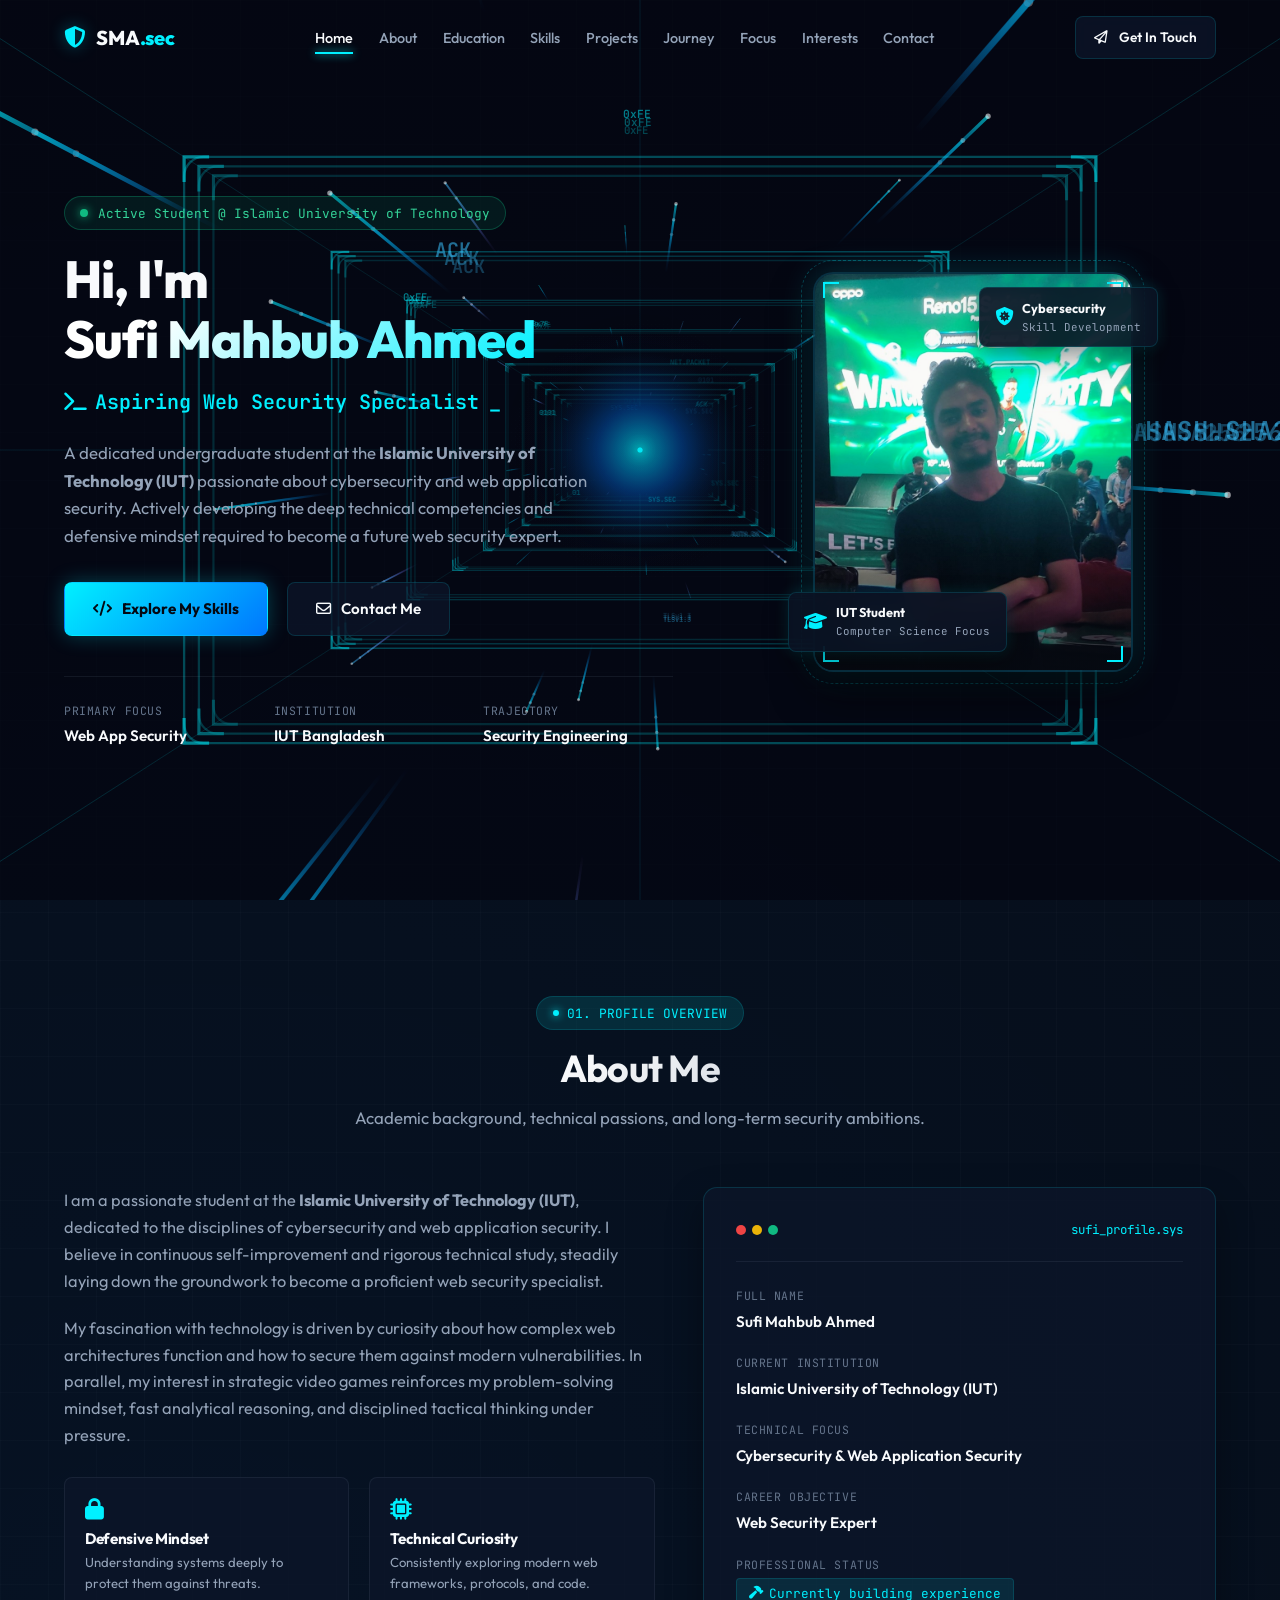
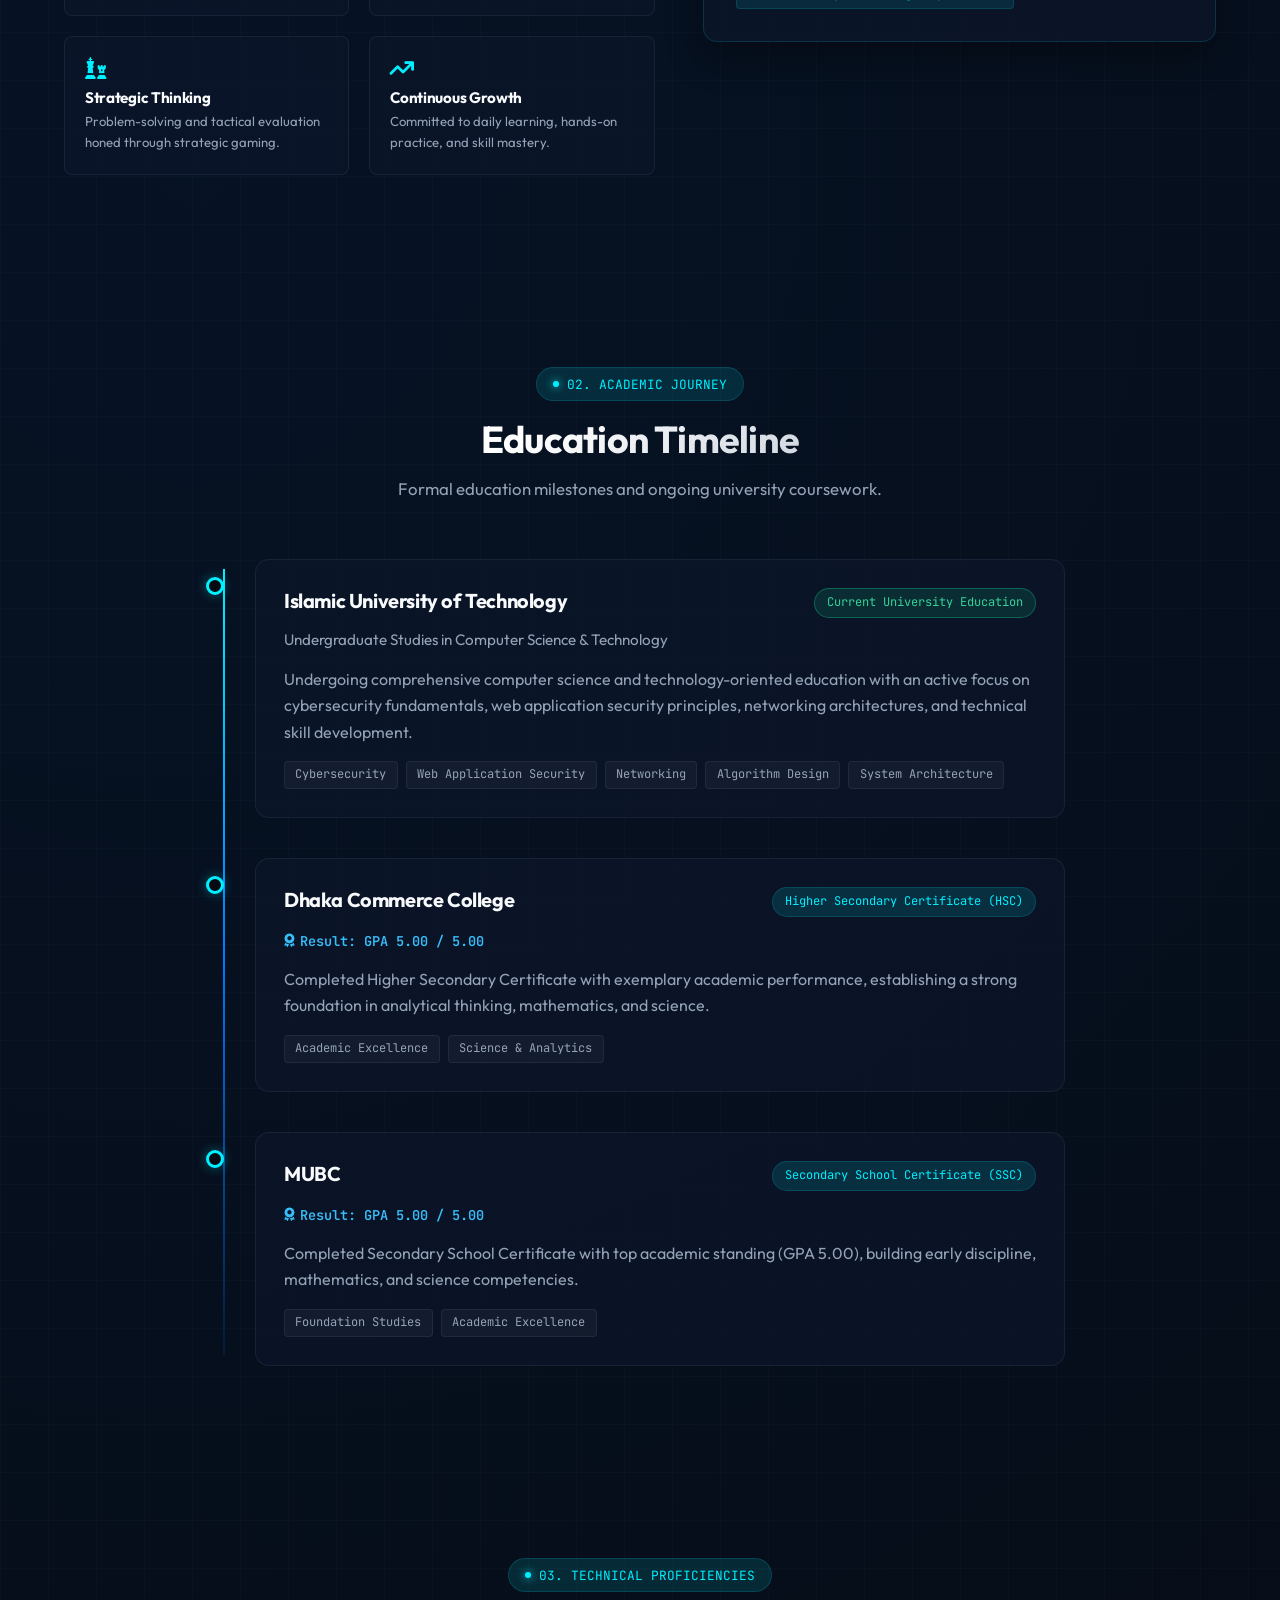
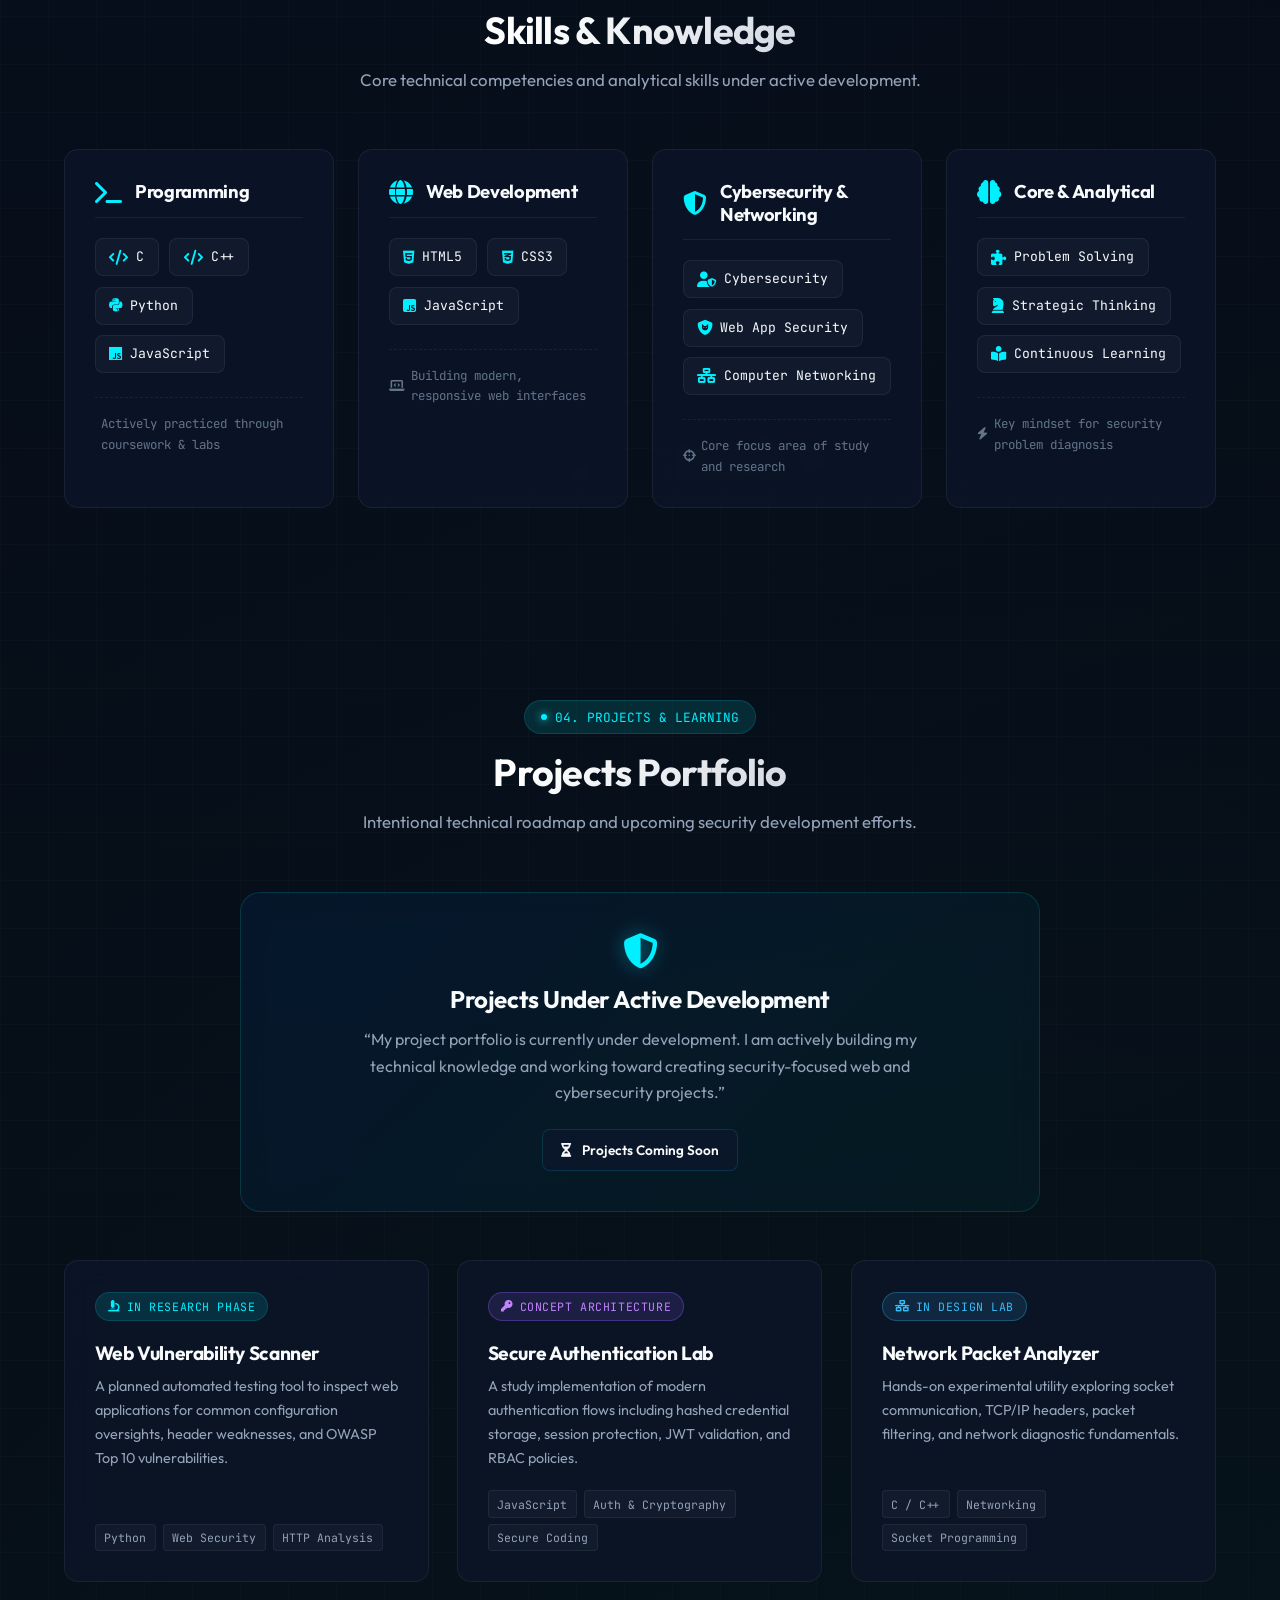
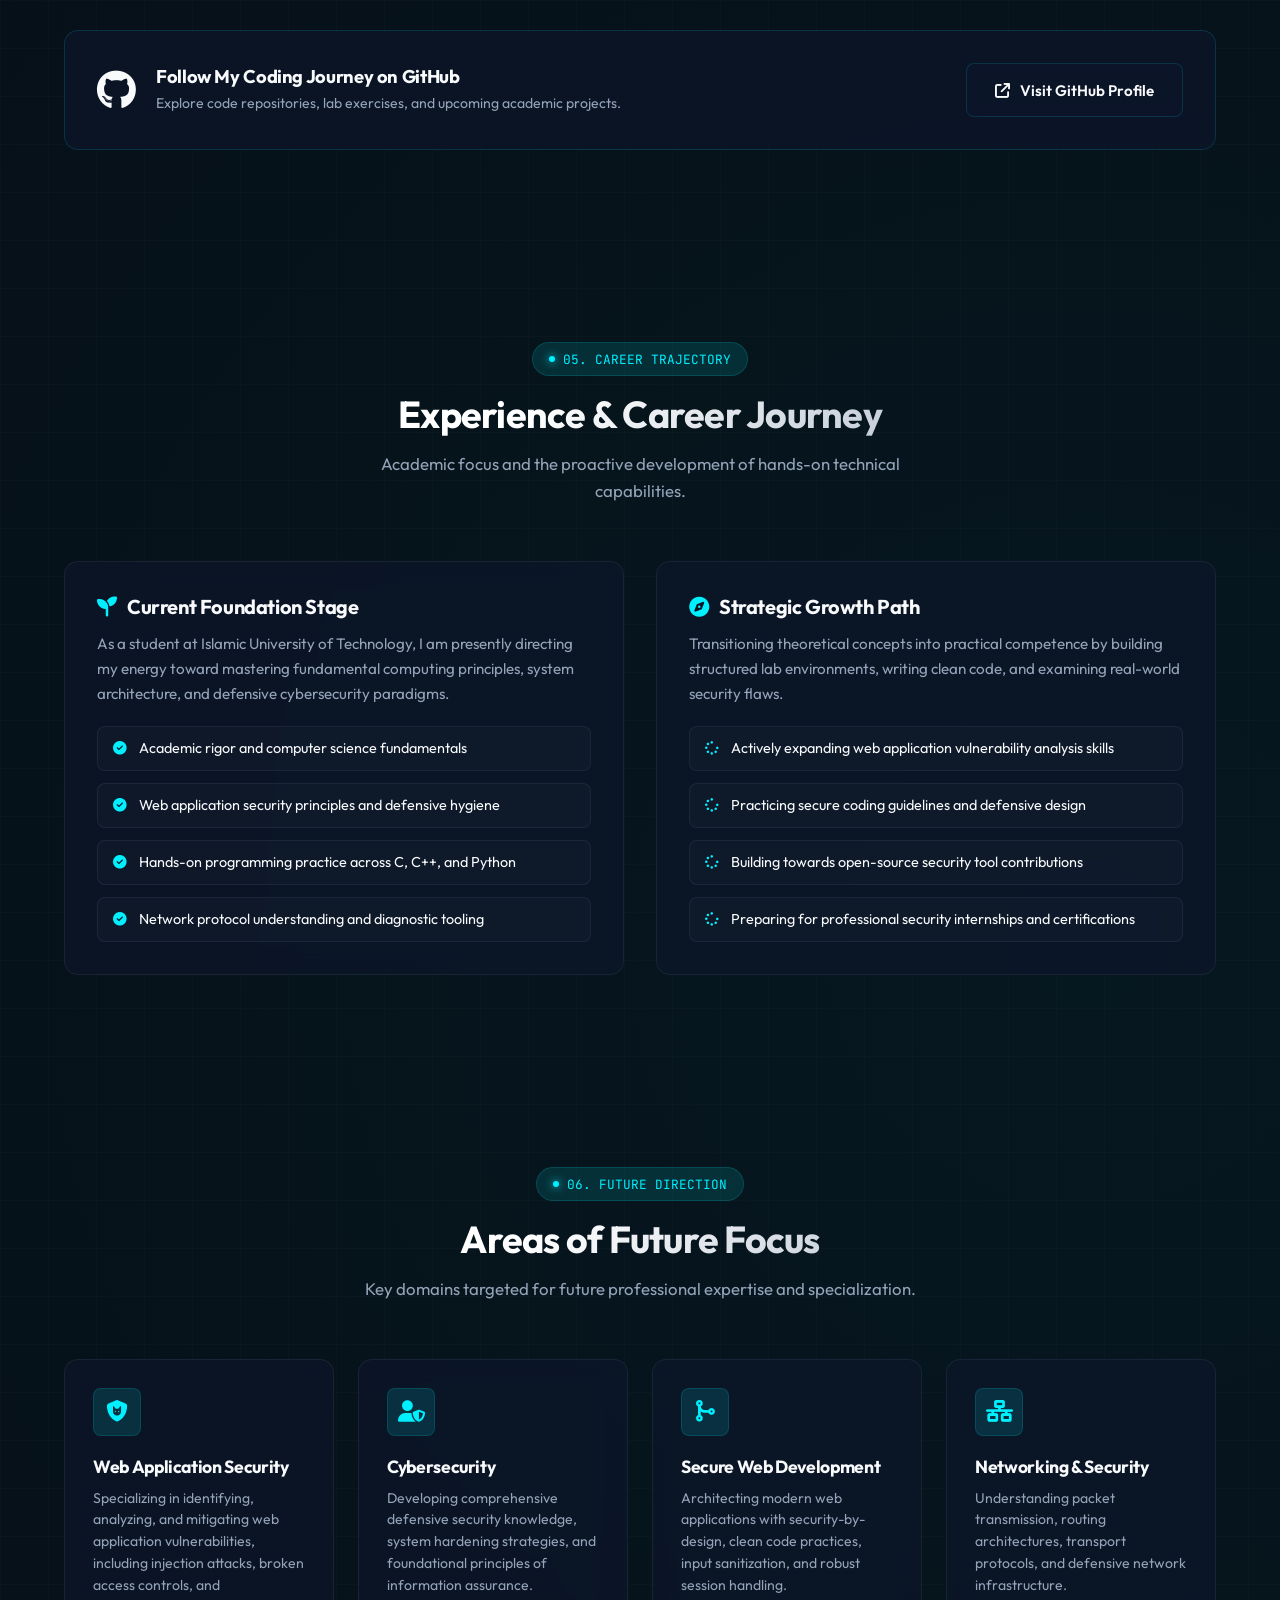
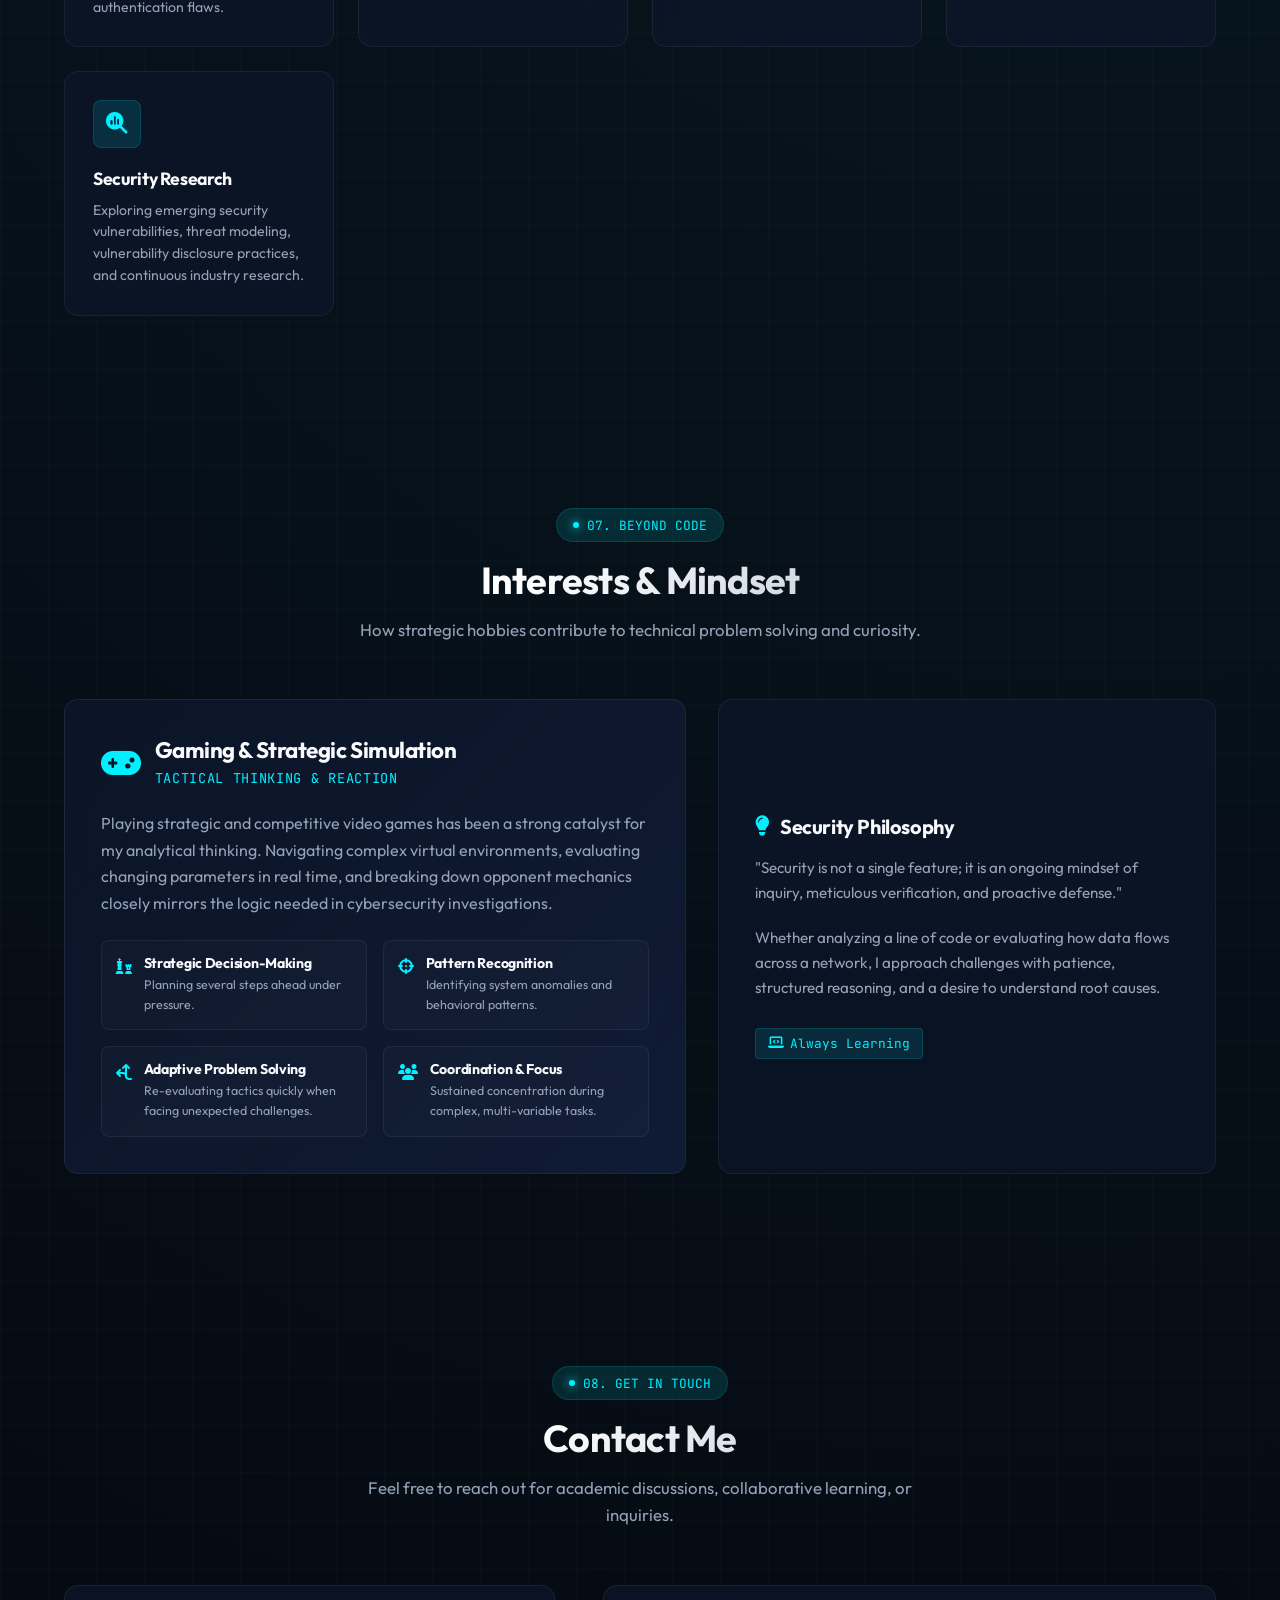
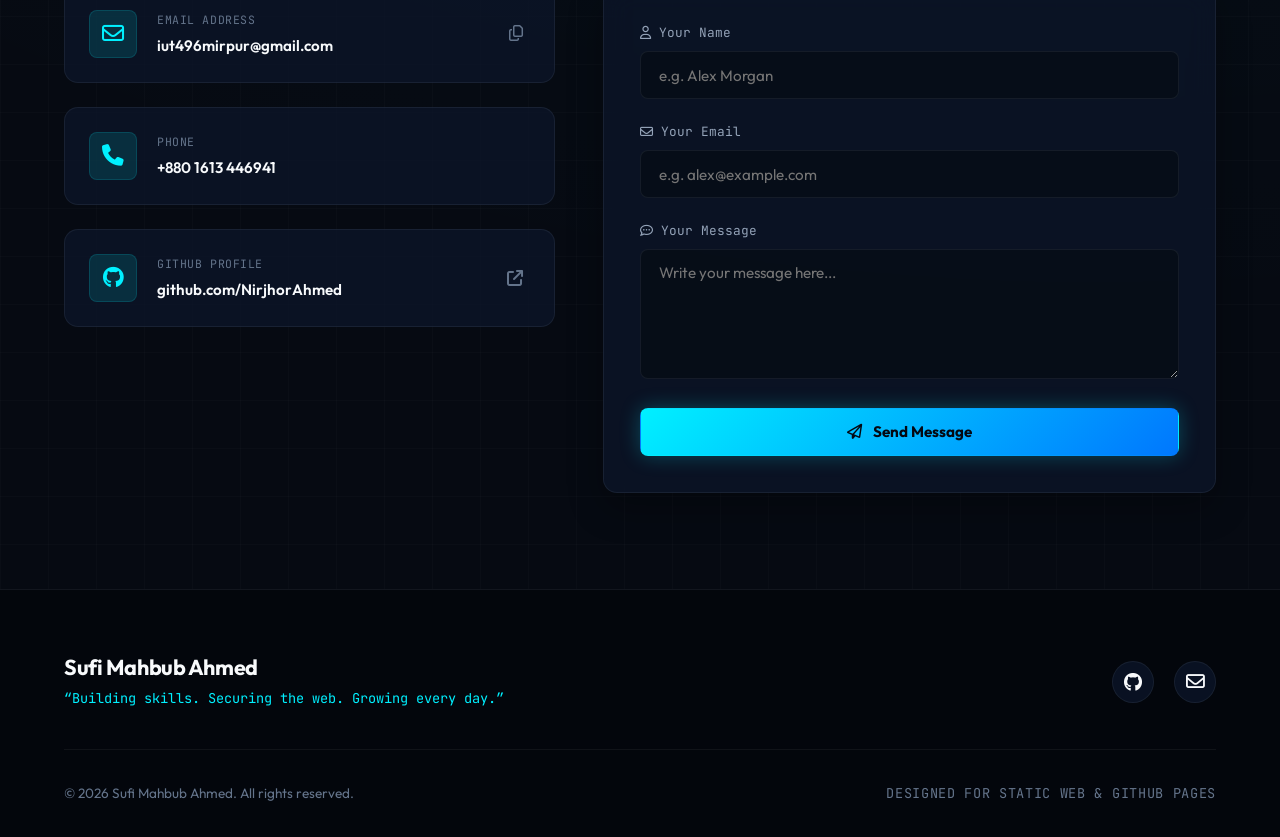
==== commit 5aad8f6f: "Update background to 3D cyberspace system warp data tunnel" ====
--- a/index.html
+++ b/index.html
@@ -29,6 +29,8 @@
   <link rel="stylesheet" href="./css/animations.css">
 </head>
 <body>
+  <!-- 3D Cyberspace System Warp Canvas -->
+  <canvas id="particle-canvas"></canvas>
 
   <!-- ========================================================================
        Header Navigation
@@ -69,8 +71,6 @@
        Hero Section
        ======================================================================== -->
   <section class="hero-section" id="home">
-    <canvas id="particle-canvas"></canvas>
-
     <div class="container">
       <div class="hero-grid">
         <div class="hero-content reveal-fade">
--- a/css/style.css
+++ b/css/style.css
@@ -372,13 +372,13 @@
 }
 
 #particle-canvas {
-  position: absolute;
+  position: fixed;
   top: 0;
   left: 0;
-  width: 100%;
-  height: 100%;
-  pointer-events: auto;
-  z-index: 1;
+  width: 100vw;
+  height: 100vh;
+  pointer-events: none;
+  z-index: 0;
 }
 
 .hero-grid {
